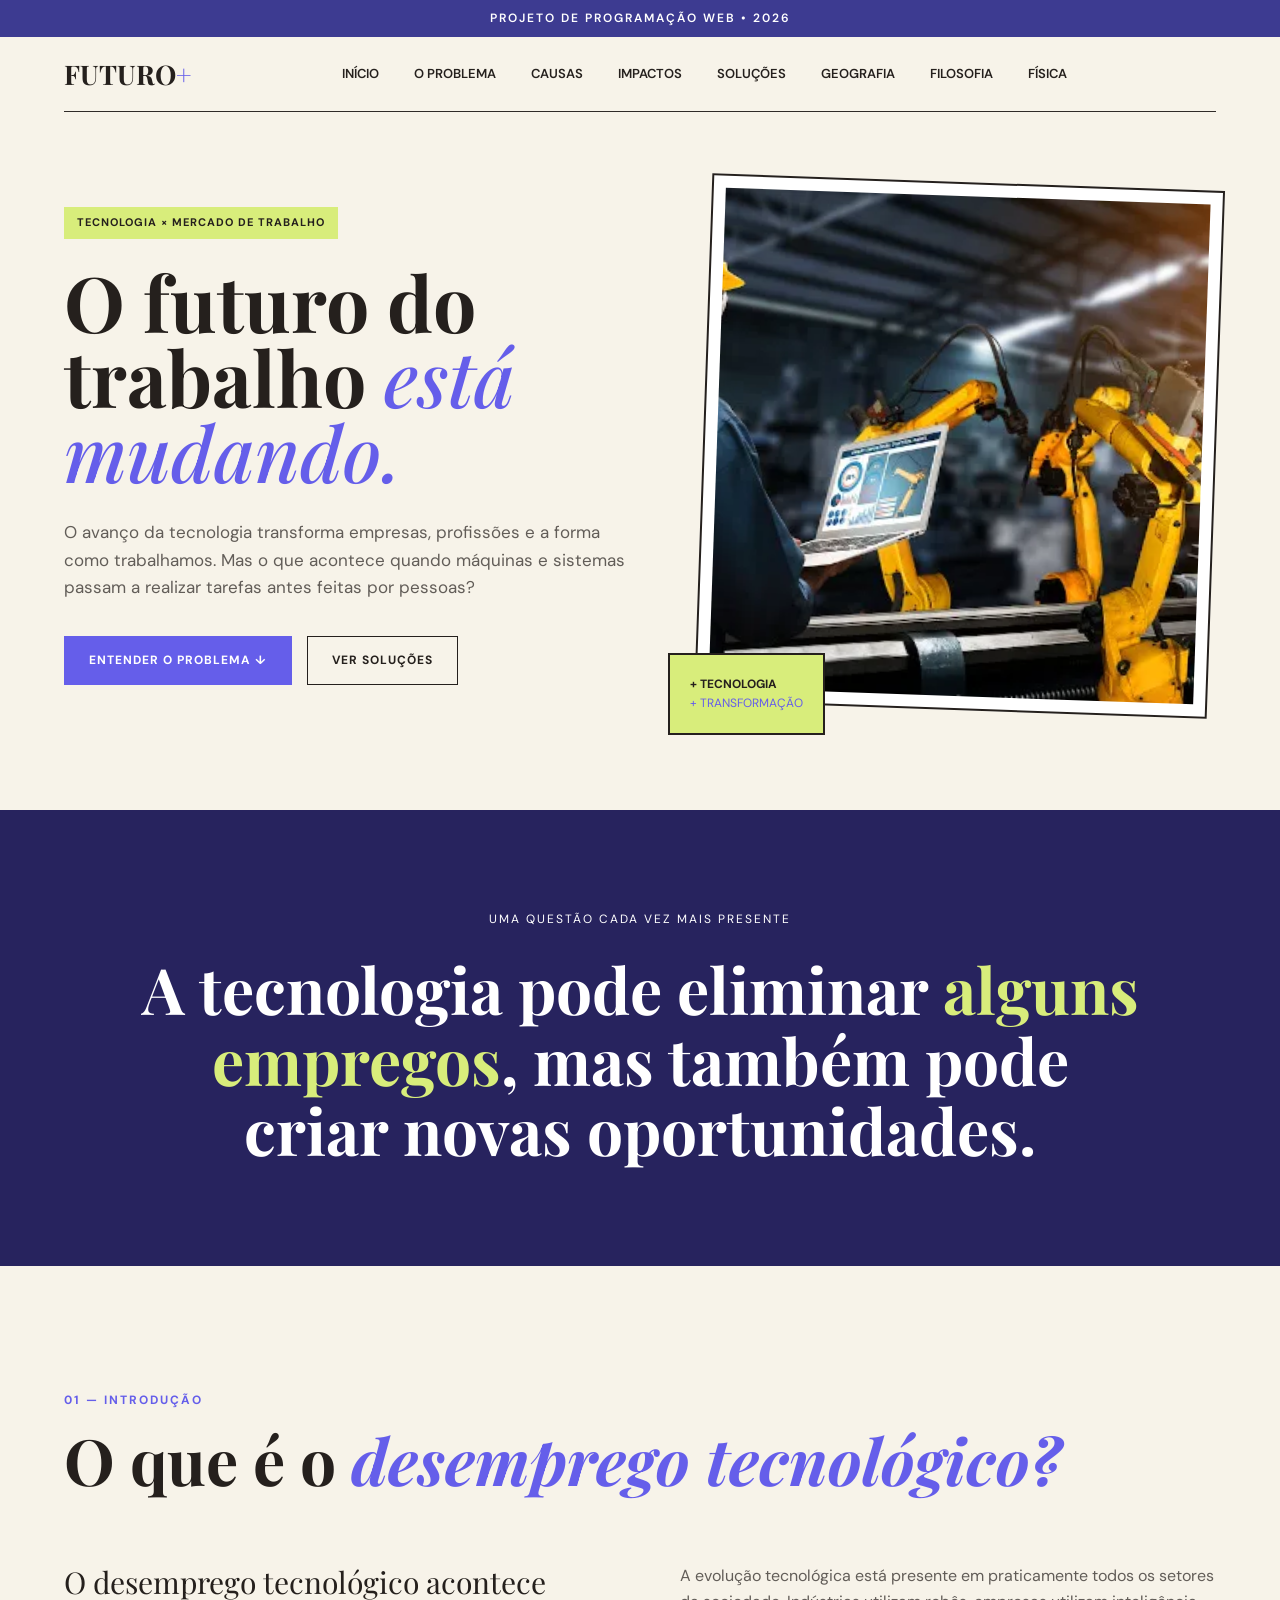
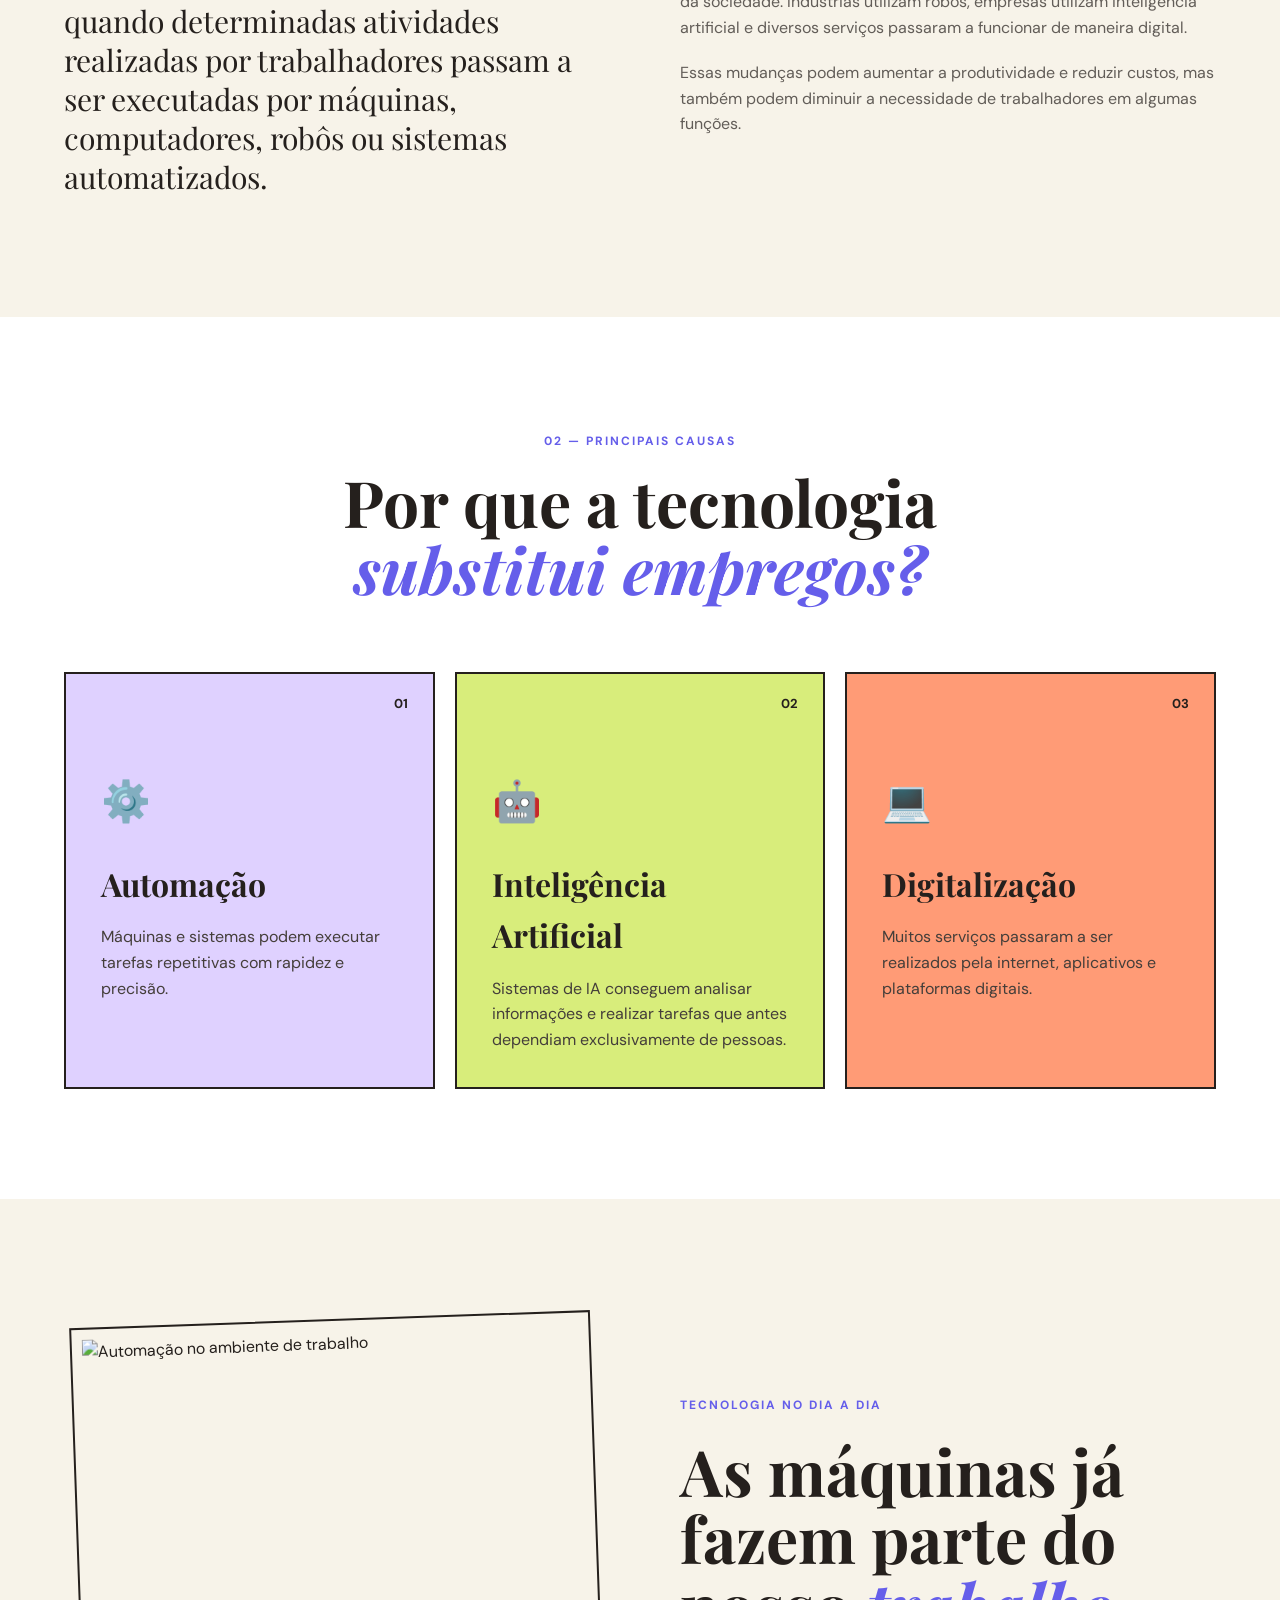
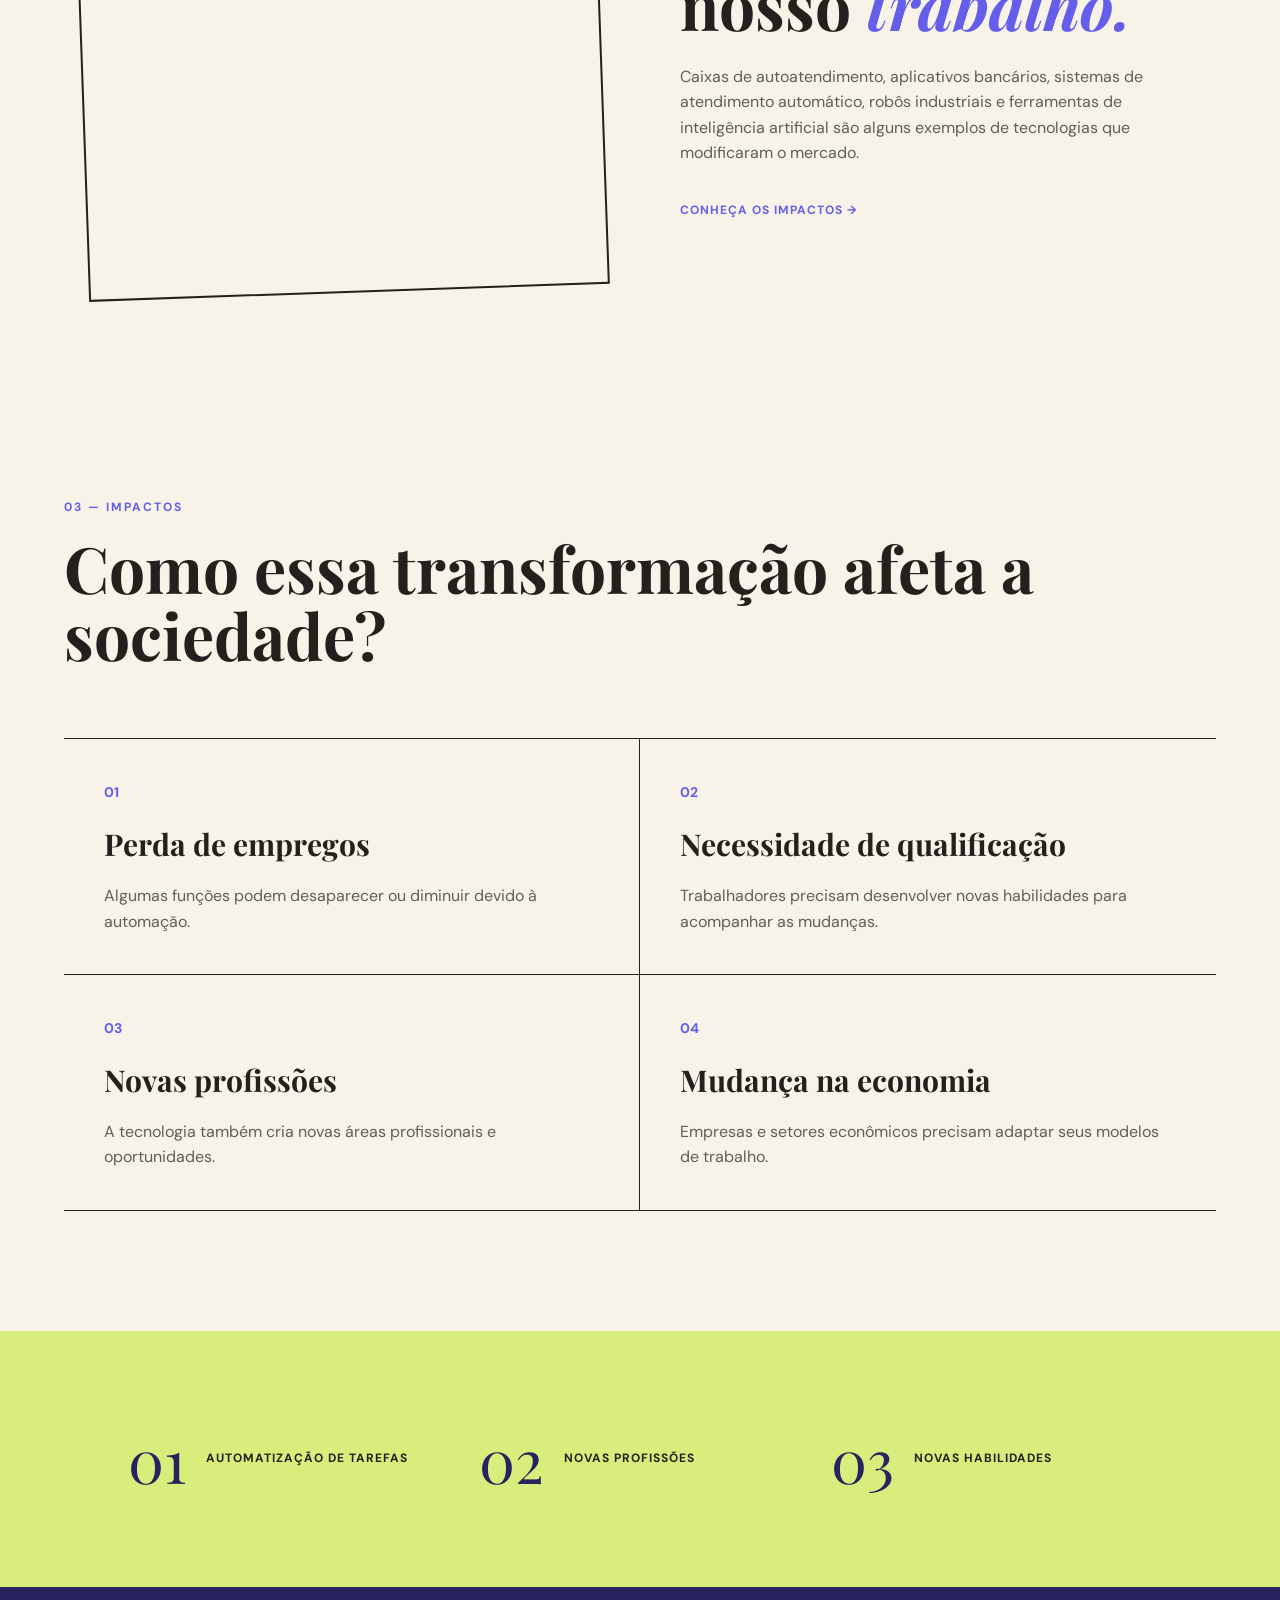
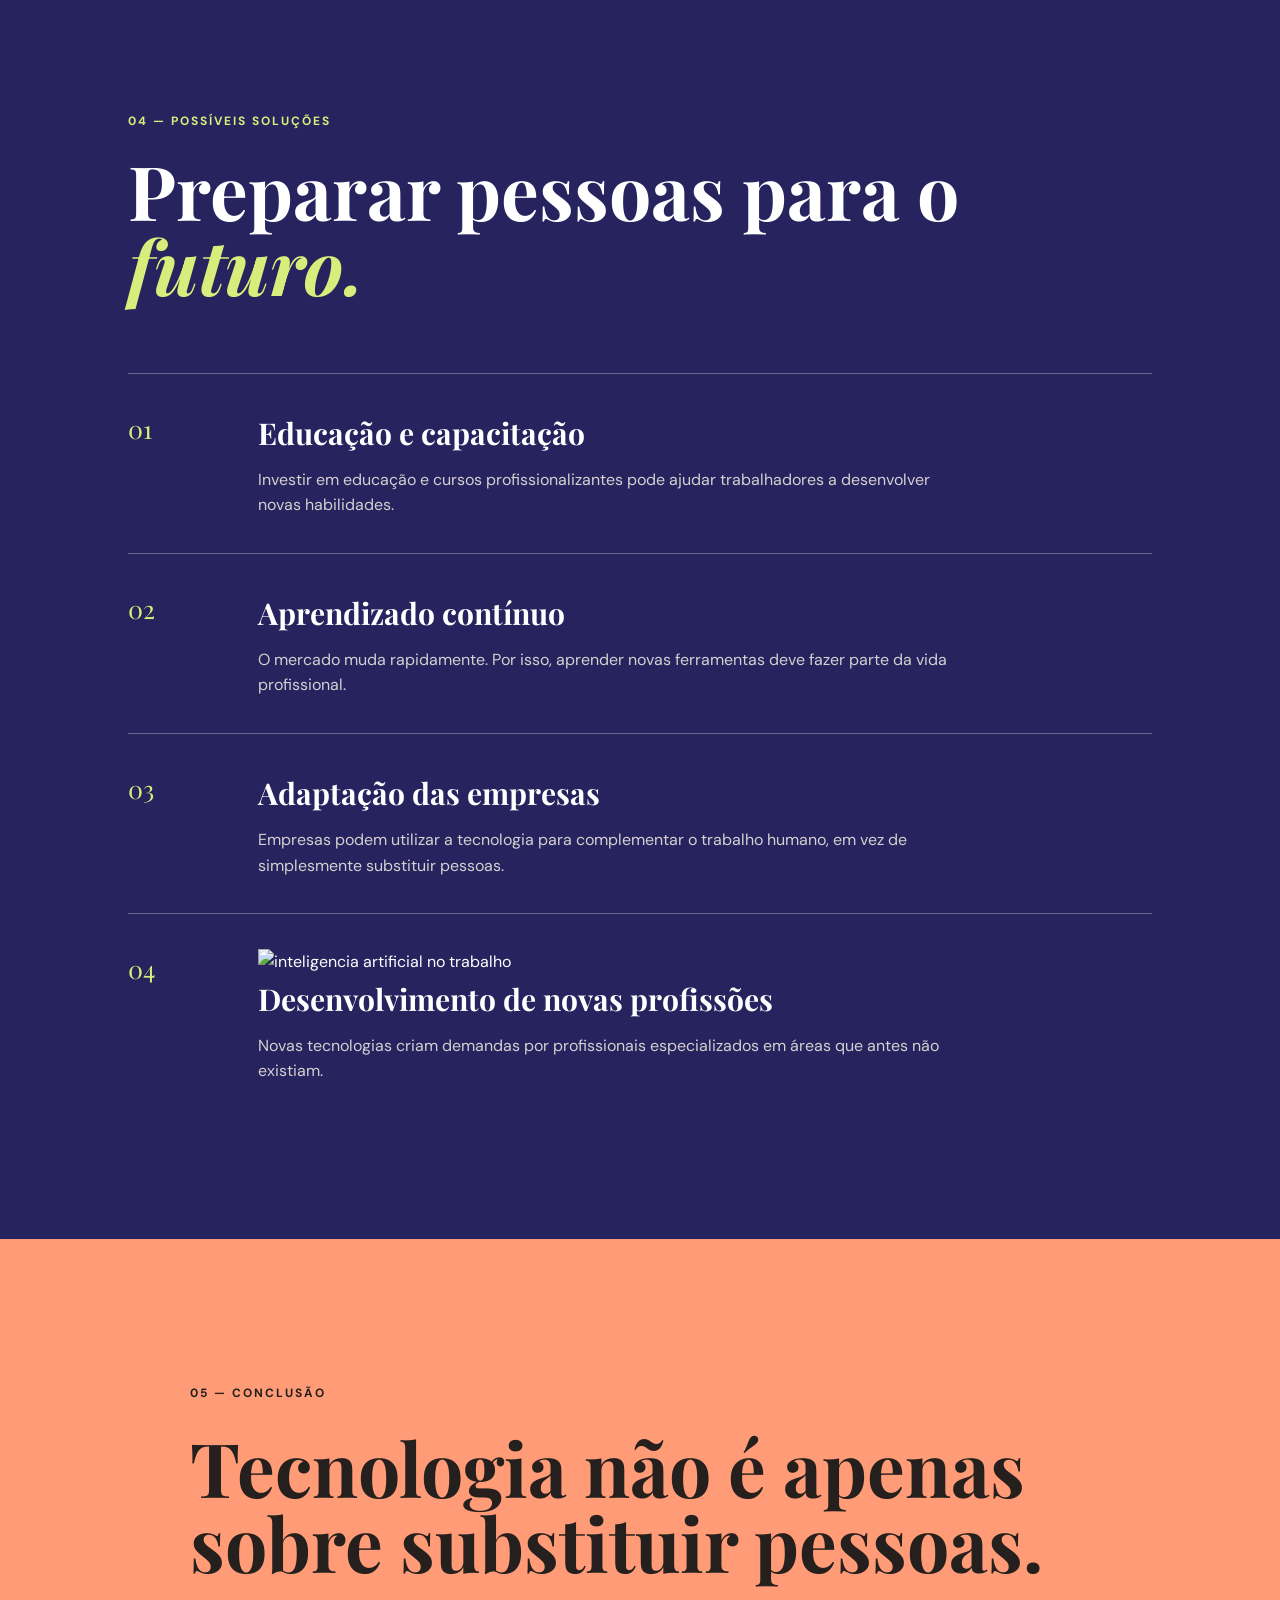
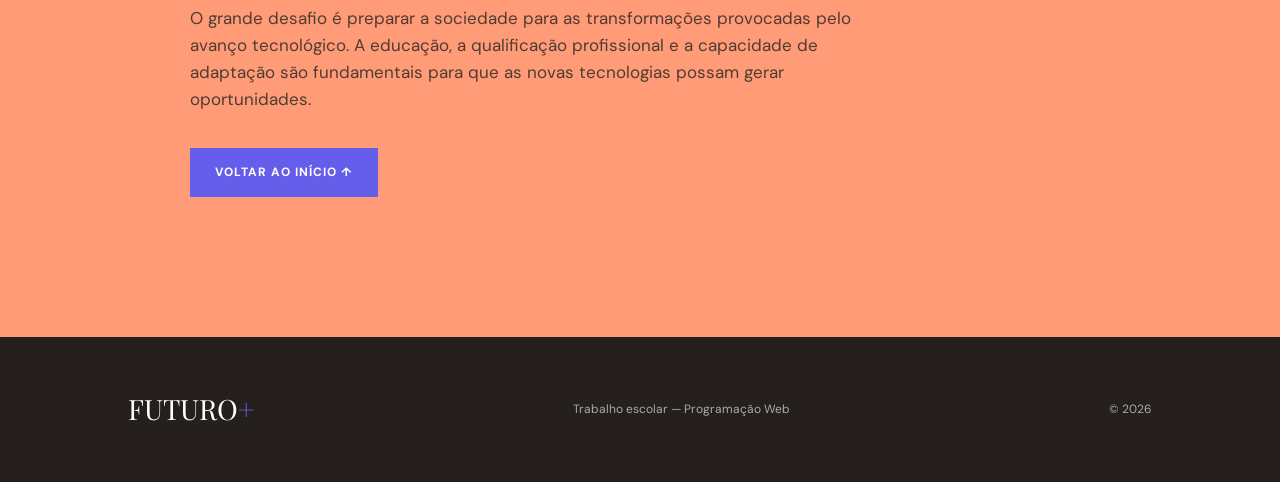
==== desemprego/index.html @ f4e1fea0 "bbbbbbbbbbbbbbbbbb" ====
<!DOCTYPE html>
<html lang="pt-BR">

<head>
    <meta charset="UTF-8">
    <meta name="viewport" content="width=device-width, initial-scale=1.0">

    <title>O Futuro do Trabalho</title>

    <link rel="stylesheet" href="style.css">


    <link rel="preconnect" href="https://fonts.googleapis.com">
    <link rel="preconnect" href="https://fonts.gstatic.com" crossorigin>

    <link href="https://fonts.googleapis.com/css2?family=DM+Sans:wght@400;500;600;700&family=Playfair+Display:wght@500;600;700&display=swap" rel="stylesheet">
</head>

<body>



    <div class="top-bar">
        <p>PROJETO DE PROGRAMAÇÃO WEB • 2026</p>
    </div>




    <header class="header">

        <a href="#" class="logo">
            FUTURO<span>+</span>
        </a>

        <nav class="menu">

            <a href="#inicio">Início</a>
           <a href="#problema">O problema</a>
           <a href="#causas">Causas</a>
           <a href="#impactos">Impactos</a>
           <a href="#soluções">Soluções</a>
          <a href="pagina2.tsx">Geografia</a>
          <a href="pagina3.html">Filosofia</a>
          <a href="pagina4.tsx">Física</a>
</nav>

           
            <nav>


</nav>


        </nav>

        <button class="menu-mobile" id="menuMobile">
            ☰
        </button>

    </header>


    <main>


        <section class="hero" id="inicio">

            <div class="hero-text">

                <span class="tag">
                    TECNOLOGIA × MERCADO DE TRABALHO
                </span>

                <h1>
                    O futuro do trabalho
                    <em>está mudando.</em>
                </h1>

                <p>
                    O avanço da tecnologia transforma empresas,
                    profissões e a forma como trabalhamos.
                    Mas o que acontece quando máquinas e sistemas
                    passam a realizar tarefas antes feitas por pessoas?
                </p>

                <div class="hero-buttons">

                    <a href="problema.html" class="button primary">
                        ENTENDER O PROBLEMA ↓
                    </a>

                    <a href="solucoes.html" class="button secondary">
                        VER SOLUÇÕES
                    </a>

                </div>

            </div>


            <div class="hero-image">

                <div class="image-card">

                    <img src="desemprego-estrutural.jpg"
                         alt="Tecnologia e mercado de trabalho">

                </div>

                <div class="floating-card">

                    <strong>+ TECNOLOGIA</strong>
                    <span>+ TRANSFORMAÇÃO</span>

                </div>

            </div>

        </section>




        <section class="quote-section">

            <p class="small-title">
                UMA QUESTÃO CADA VEZ MAIS PRESENTE
            </p>

            <h2>
                A tecnologia pode eliminar
                <span>alguns empregos</span>,
                mas também pode criar novas oportunidades.
            </h2>

        </section>




        <section class="section introduction" id="problema">

            <div class="section-title">

                <span>01 — INTRODUÇÃO</span>

                <h2>
                    O que é o
                    <em>desemprego tecnológico?</em>
                </h2>

            </div>


            <div class="two-columns">

                <div>

                    <p class="big-text">
                        O desemprego tecnológico acontece quando
                        determinadas atividades realizadas por
                        trabalhadores passam a ser executadas
                        por máquinas, computadores, robôs ou
                        sistemas automatizados.
                    </p>

                </div>


                <div>

                    <p>
                        A evolução tecnológica está presente em
                        praticamente todos os setores da sociedade.
                        Indústrias utilizam robôs, empresas utilizam
                        inteligência artificial e diversos serviços
                        passaram a funcionar de maneira digital.
                    </p>

                    <p>
                        Essas mudanças podem aumentar a produtividade
                        e reduzir custos, mas também podem diminuir
                        a necessidade de trabalhadores em algumas
                        funções.
                    </p>

                </div>

            </div>

        </section>




        <section class="cards-section" id="causas">

            <div class="section-title center">

                <span>02 — PRINCIPAIS CAUSAS</span>

                <h2>
                    Por que a tecnologia
                    <em>substitui empregos?</em>
                </h2>

            </div>


            <div class="cards">

                

                <article class="info-card card-purple">

                    <div class="card-number">
                        01
                    </div>

                    <div class="card-icon">
                        ⚙️
                    </div>

                    <h3>
                        Automação
                    </h3>

                    <p>
                        Máquinas e sistemas podem executar
                        tarefas repetitivas com rapidez e
                        precisão.
                    </p>

                </article>


                

                <article class="info-card card-green">

                    <div class="card-number">
                        02
                    </div>

                    <div class="card-icon">
                        🤖
                    </div>

                    <h3>
                        Inteligência Artificial
                    </h3>

                    <p>
                        Sistemas de IA conseguem analisar
                        informações e realizar tarefas que
                        antes dependiam exclusivamente de pessoas.
                    </p>

                </article>


                

                <article class="info-card card-orange">

                    <div class="card-number">
                        03
                    </div>

                    <div class="card-icon">
                        💻
                    </div>

                    <h3>
                        Digitalização
                    </h3>

                    <p>
                        Muitos serviços passaram a ser realizados
                        pela internet, aplicativos e plataformas
                        digitais.
                    </p>

                </article>

            </div>

        </section>




        <section class="visual-section">

            <div class="visual-image">

                <img src="automacao.jpg"
                     alt="Automação no ambiente de trabalho">

            </div>


            <div class="visual-text">

                <span>TECNOLOGIA NO DIA A DIA</span>

                <h2>
                    As máquinas já fazem
                    parte do nosso
                    <em>trabalho.</em>
                </h2>

                <p>
                    Caixas de autoatendimento, aplicativos bancários,
                    sistemas de atendimento automático, robôs industriais
                    e ferramentas de inteligência artificial são alguns
                    exemplos de tecnologias que modificaram o mercado.
                </p>

                <a href="#impactos" class="text-link">
                    CONHEÇA OS IMPACTOS →
                </a>

            </div>

        </section>




        <section class="section impacts" id="impactos">

            <div class="section-title">

                <span>03 — IMPACTOS</span>

                <h2>
                    Como essa transformação
                    afeta a sociedade?
                </h2>

            </div>


            <div class="impact-grid">

                <div class="impact-item">

                    <strong>01</strong>

                    <h3>
                        Perda de empregos
                    </h3>

                    <p>
                        Algumas funções podem desaparecer ou
                        diminuir devido à automação.
                    </p>

                </div>


                <div class="impact-item">

                    <strong>02</strong>

                    <h3>
                        Necessidade de qualificação
                    </h3>

                    <p>
                        Trabalhadores precisam desenvolver novas
                        habilidades para acompanhar as mudanças.
                    </p>

                </div>


                <div class="impact-item">

                    <strong>03</strong>

                    <h3>
                        Novas profissões
                    </h3>

                    <p>
                        A tecnologia também cria novas áreas
                        profissionais e oportunidades.
                    </p>

                </div>


                <div class="impact-item">

                    <strong>04</strong>

                    <h3>
                        Mudança na economia
                    </h3>

                    <p>
                        Empresas e setores econômicos precisam
                        adaptar seus modelos de trabalho.
                    </p>

                </div>

            </div>

        </section>




        <section class="numbers">

            <div class="number-item">

                <span class="number">
                    01
                </span>

                <p>
                    AUTOMATIZAÇÃO
                    DE TAREFAS
                </p>

            </div>


            <div class="number-item">

                <span class="number">
                    02
                </span>

                <p>
                    NOVAS
                    PROFISSÕES
                </p>

            </div>


            <div class="number-item">

                <span class="number">
                    03
                </span>

                <p>
                    NOVAS
                    HABILIDADES
                </p>

            </div>

        </section>




        <section class="solutions" id="solucoes">

            <div class="solutions-header">

                <span>04 — POSSÍVEIS SOLUÇÕES</span>

                <h2>
                    Preparar pessoas
                    para o <em>futuro.</em>
                </h2>

            </div>


            <div class="solution-list">

                <div class="solution">

                    <div class="solution-number">
                        01
                    </div>

                    <div>

                        <h3>
                            Educação e capacitação
                        </h3>

                        <p>
                            Investir em educação e cursos
                            profissionalizantes pode ajudar
                            trabalhadores a desenvolver novas
                            habilidades.
                        </p>

                    </div>

                </div>


                <div class="solution">

                    <div class="solution-number">
                        02
                    </div>

                    <div>

                        <h3>
                            Aprendizado contínuo
                        </h3>

                        <p>
                            O mercado muda rapidamente.
                            Por isso, aprender novas ferramentas
                            deve fazer parte da vida profissional.
                        </p>

                    </div>

                </div>


                <div class="solution">

                    <div class="solution-number">
                        03
                    </div>

                    <div>

                        <h3>
                            Adaptação das empresas
                        </h3>

                        <p>
                            Empresas podem utilizar a tecnologia
                            para complementar o trabalho humano,
                            em vez de simplesmente substituir pessoas.
                        </p>

                    </div>

                </div>


                <div class="solution">

                    <div class="solution-number">
                        04
                    </div>

                    <div>

                        <img src="ia.jpg" alt="inteligencia artificial no trabalho">

                        <h3>
                            Desenvolvimento de novas profissões
                        </h3>

                        <p>
                            Novas tecnologias criam demandas por
                            profissionais especializados em áreas
                            que antes não existiam.
                        </p>

                    </div>

                </div>

            </div>

        </section>




        <section class="conclusion">

            <div class="conclusion-content">

                <span>
                    05 — CONCLUSÃO
                </span>

                <h2>
                    Tecnologia não é apenas
                    sobre substituir pessoas.
                </h2>

                <p>
                    O grande desafio é preparar a sociedade para
                    as transformações provocadas pelo avanço
                    tecnológico. A educação, a qualificação
                    profissional e a capacidade de adaptação são
                    fundamentais para que as novas tecnologias
                    possam gerar oportunidades.
                </p>

                <a href="#inicio" class="button primary">
                    VOLTAR AO INÍCIO ↑
                </a>

            </div>

        </section>

    </main>


    <!-- =========================
         RODAPÉ
    ========================== -->

    <footer class="footer">

        <div class="footer-logo">
            FUTURO<span>+</span>
        </div>

        <p>
            Trabalho escolar — Programação Web
        </p>

        <p>
            © 2026
        </p>

    </footer>


    <script src="script.js"></script>

</body>

</html>
---- desemprego/style.css ----
/* =================================
   CONFIGURAÇÕES GERAIS
================================= */

* {
    margin: 0;
    padding: 0;
    box-sizing: border-box;
}

html {
    scroll-behavior: smooth;
}

body {
    font-family: "DM Sans", sans-serif;
    background: #f7f3e9;
    color: #25201d;
    line-height: 1.6;
}

img {
    width: 100%;
    display: block;
}

a {
    text-decoration: none;
    color: inherit;
}


/* =================================
   BARRA SUPERIOR
================================= */

.top-bar {
    background: #3d3b91;
    color: white;
    text-align: center;
    padding: 9px;
    font-size: 12px;
    font-weight: 600;
    letter-spacing: 2px;
}


/* =================================
   HEADER
================================= */

.header {
    width: 90%;
    max-width: 1250px;
    margin: auto;

    min-height: 75px;

    display: flex;
    align-items: center;
    justify-content: space-between;

    border-bottom: 1px solid #302b28;
}

.logo {
    font-family: "Playfair Display", serif;
    font-size: 27px;
    font-weight: 700;
}

.logo span,
.footer-logo span {
    color: #655eea;
}

.menu {
    display: flex;
    gap: 35px;
}

.menu a {
    font-size: 13px;
    font-weight: 600;
    text-transform: uppercase;
    transition: 0.3s;
}

.menu a:hover {
    color: #655eea;
}

.menu-mobile {
    display: none;
    border: none;
    background: transparent;
    font-size: 25px;
}


/* =================================
   HERO
================================= */

.hero {
    width: 90%;
    max-width: 1250px;

    margin: 70px auto 100px;

    display: grid;
    grid-template-columns: 1fr 0.9fr;
    gap: 70px;

    align-items: center;
}

.hero-text {
    max-width: 650px;
}

.tag {
    display: inline-block;

    background: #d8ed7b;

    padding: 7px 13px;

    font-size: 11px;
    font-weight: 700;

    letter-spacing: 1px;

    margin-bottom: 25px;
}

.hero h1 {
    font-family: "Playfair Display", serif;

    font-size: clamp(50px, 6vw, 82px);

    line-height: 0.98;

    margin-bottom: 30px;
}

.hero h1 em {
    color: #655eea;
    font-weight: 500;
}

.hero p {
    max-width: 570px;
    font-size: 17px;
    color: #625d58;
    margin-bottom: 35px;
}

.hero-buttons {
    display: flex;
    gap: 15px;
    flex-wrap: wrap;
}

.button {
    display: inline-block;

    padding: 14px 24px;

    font-size: 12px;
    font-weight: 700;

    letter-spacing: 1px;

    border: 1px solid #25201d;

    transition: 0.3s;
}

.primary {
    background: #655eea;
    color: white;
    border-color: #655eea;
}

.primary:hover {
    transform: translateY(-3px);
}

.secondary:hover {
    background: #25201d;
    color: white;
}


/* =================================
   HERO IMAGE
================================= */

.hero-image {
    position: relative;
}

.image-card {
    border: 2px solid #25201d;
    padding: 12px;

    transform: rotate(2deg);

    background: white;
}

.image-card img {
    height: 500px;
    object-fit: cover;
}

.floating-card {
    position: absolute;

    bottom: -25px;
    left: -35px;

    background: #d8ed7b;

    padding: 20px;

    border: 2px solid #25201d;

    display: flex;
    flex-direction: column;

    font-size: 12px;
}

.floating-card span {
    color: #655eea;
}


/* =================================
   FRASE
================================= */

.quote-section {
    background: #27235e;
    color: white;

    padding: 100px 10%;

    text-align: center;
}

.small-title {
    font-size: 12px;
    letter-spacing: 2px;
    margin-bottom: 25px;
}

.quote-section h2 {
    font-family: "Playfair Display", serif;

    font-size: clamp(35px, 5vw, 65px);

    line-height: 1.1;

    max-width: 1000px;

    margin: auto;
}

.quote-section h2 span {
    color: #d8ed7b;
}


/* =================================
   SEÇÕES
================================= */

.section {
    width: 90%;
    max-width: 1200px;

    margin: auto;

    padding: 120px 0;
}

.section-title span {
    font-size: 12px;
    font-weight: 700;

    letter-spacing: 2px;

    color: #655eea;
}

.section-title h2 {
    font-family: "Playfair Display", serif;

    font-size: clamp(40px, 5vw, 65px);

    line-height: 1.05;

    margin-top: 15px;
}

.section-title h2 em {
    color: #655eea;
}


/* =================================
   DUAS COLUNAS
================================= */

.two-columns {
    display: grid;

    grid-template-columns: 1fr 1fr;

    gap: 80px;

    margin-top: 70px;
}

.big-text {
    font-family: "Playfair Display", serif;

    font-size: 30px;

    line-height: 1.3;
}

.two-columns p:not(.big-text) {
    margin-bottom: 20px;

    color: #625d58;
}


/* =================================
   CARDS
================================= */

.cards-section {
    background: white;

    padding: 110px 5%;
}

.center {
    text-align: center;
    max-width: 800px;
    margin: auto;
}

.cards {
    max-width: 1200px;

    margin: 70px auto 0;

    display: grid;

    grid-template-columns: repeat(3, 1fr);

    gap: 20px;
}

.info-card {
    min-height: 380px;

    padding: 35px;

    border: 2px solid #25201d;

    position: relative;

    transition: 0.3s;
}

.info-card:hover {
    transform: translateY(-10px);
}

.card-purple {
    background: #dfd1ff;
}

.card-green {
    background: #d8ed7b;
}

.card-orange {
    background: #ff9b76;
}

.card-number {
    position: absolute;

    top: 20px;
    right: 25px;

    font-size: 13px;
    font-weight: 700;
}

.card-icon {
    font-size: 40px;
    margin-top: 60px;
    margin-bottom: 25px;
}

.info-card h3 {
    font-family: "Playfair Display", serif;

    font-size: 32px;

    margin-bottom: 15px;
}

.info-card p {
    color: #443e3a;
}


/* =================================
   SEÇÃO VISUAL
================================= */

.visual-section {
    max-width: 1250px;

    margin: 120px auto;

    padding: 0 5%;

    display: grid;

    grid-template-columns: 1fr 1fr;

    gap: 80px;

    align-items: center;
}

.visual-image {
    border: 2px solid #25201d;

    padding: 10px;

    transform: rotate(-2deg);
}

.visual-image img {
    height: 550px;
    object-fit: cover;
}

.visual-text span {
    color: #655eea;

    font-size: 12px;
    font-weight: 700;

    letter-spacing: 2px;
}

.visual-text h2 {
    font-family: "Playfair Display", serif;

    font-size: clamp(40px, 5vw, 65px);

    line-height: 1.05;

    margin: 20px 0 25px;
}

.visual-text h2 em {
    color: #655eea;
}

.visual-text p {
    color: #625d58;

    max-width: 500px;

    margin-bottom: 30px;
}

.text-link {
    font-size: 12px;
    font-weight: 700;

    letter-spacing: 1px;

    color: #655eea;
}


/* =================================
   IMPACTOS
================================= */

.impacts {
    padding-top: 80px;
}

.impact-grid {
    margin-top: 70px;

    display: grid;

    grid-template-columns: 1fr 1fr;

    border-top: 1px solid #25201d;
}

.impact-item {
    padding: 40px;

    border-bottom: 1px solid #25201d;
}

.impact-item:nth-child(odd) {
    border-right: 1px solid #25201d;
}

.impact-item strong {
    color: #655eea;

    font-size: 14px;
}

.impact-item h3 {
    font-family: "Playfair Display", serif;

    font-size: 30px;

    margin: 15px 0;
}

.impact-item p {
    color: #625d58;
}


/* =================================
   NÚMEROS
================================= */

.numbers {
    background: #d8ed7b;

    padding: 80px 10%;

    display: grid;

    grid-template-columns: repeat(3, 1fr);

    gap: 30px;
}

.number-item {
    display: flex;

    align-items: center;

    gap: 20px;
}

.number {
    font-family: "Playfair Display", serif;

    font-size: 60px;

    color: #27235e;
}

.number-item p {
    font-size: 12px;

    font-weight: 700;

    letter-spacing: 1px;
}


/* =================================
   SOLUÇÕES
================================= */

.solutions {
    background: #27235e;

    color: white;

    padding: 120px 10%;
}

.solutions-header {
    max-width: 900px;

    margin-bottom: 70px;
}

.solutions-header span {
    color: #d8ed7b;

    font-size: 12px;

    letter-spacing: 2px;

    font-weight: 700;
}

.solutions-header h2 {
    font-family: "Playfair Display", serif;

    font-size: clamp(45px, 6vw, 75px);

    line-height: 1;

    margin-top: 20px;
}

.solutions-header em {
    color: #d8ed7b;
}

.solution-list {
    max-width: 1100px;
}

.solution {
    display: grid;

    grid-template-columns: 100px 1fr;

    gap: 30px;

    padding: 35px 0;

    border-top: 1px solid rgba(255,255,255,0.3);
}

.solution-number {
    color: #d8ed7b;

    font-family: "Playfair Display", serif;

    font-size: 25px;
}

.solution h3 {
    font-family: "Playfair Display", serif;

    font-size: 30px;

    margin-bottom: 10px;
}

.solution p {
    color: #d4d0d0;

    max-width: 700px;
}


/* =================================
   CONCLUSÃO
================================= */

.conclusion {
    padding: 140px 10%;

    background: #ff9b76;
}

.conclusion-content {
    max-width: 900px;
    margin: auto;
}

.conclusion-content span {
    font-size: 12px;

    letter-spacing: 2px;

    font-weight: 700;
}

.conclusion h2 {
    font-family: "Playfair Display", serif;

    font-size: clamp(45px, 6vw, 75px);

    line-height: 1;

    margin: 25px 0;
}

.conclusion p {
    max-width: 700px;

    font-size: 17px;

    color: #4f3c35;

    margin-bottom: 35px;
}


/* =================================
   FOOTER
================================= */

.footer {
    background: #25201d;

    color: white;

    padding: 50px 10%;

    display: flex;

    justify-content: space-between;

    align-items: center;

    gap: 20px;

    flex-wrap: wrap;
}

.footer-logo {
    font-family: "Playfair Display", serif;

    font-size: 28px;
}

.footer p {
    font-size: 12px;

    color: #aaa;
}


/* =================================
   RESPONSIVIDADE
================================= */

@media (max-width: 900px) {

    .menu {
        display: none;
    }

    .menu-mobile {
        display: block;
    }

    .hero {
        grid-template-columns: 1fr;

        margin-top: 50px;
    }

    .hero-image {
        max-width: 600px;
    }

    .two-columns {
        grid-template-columns: 1fr;

        gap: 30px;
    }

    .cards {
        grid-template-columns: 1fr;
    }

    .visual-section {
        grid-template-columns: 1fr;

        gap: 50px;
    }

    .impact-grid {
        grid-template-columns: 1fr;
    }

    .impact-item:nth-child(odd) {
        border-right: none;
    }

    .numbers {
        grid-template-columns: 1fr;
    }

}


@media (max-width: 600px) {

    .hero h1 {
        font-size: 50px;
    }

    .hero {
        width: 88%;
    }

    .image-card img {
        height: 380px;
    }

    .floating-card {
        left: -10px;
    }

    .section {
        padding: 80px 0;
    }

    .cards-section {
        padding: 80px 6%;
    }

    .visual-image img {
        height: 400px;
    }

    .solution {
        grid-template-columns: 50px 1fr;

        gap: 15px;
    }

    .solution h3 {
        font-size: 24px;
    }

    .footer {
        flex-direction: column;

        align-items: flex-start;
    }

}
/* =================================
   ANIMAÇÃO
================================= */

.info-card,
.impact-item,
.solution,
.visual-section {
    opacity: 0;
    transform: translateY(30px);

    transition:
        opacity 0.7s ease,
        transform 0.7s ease;
}

.info-card.show,
.impact-item.show,
.solution.show,
.visual-section.show {
    opacity: 1;

    transform: translateY(0);
}
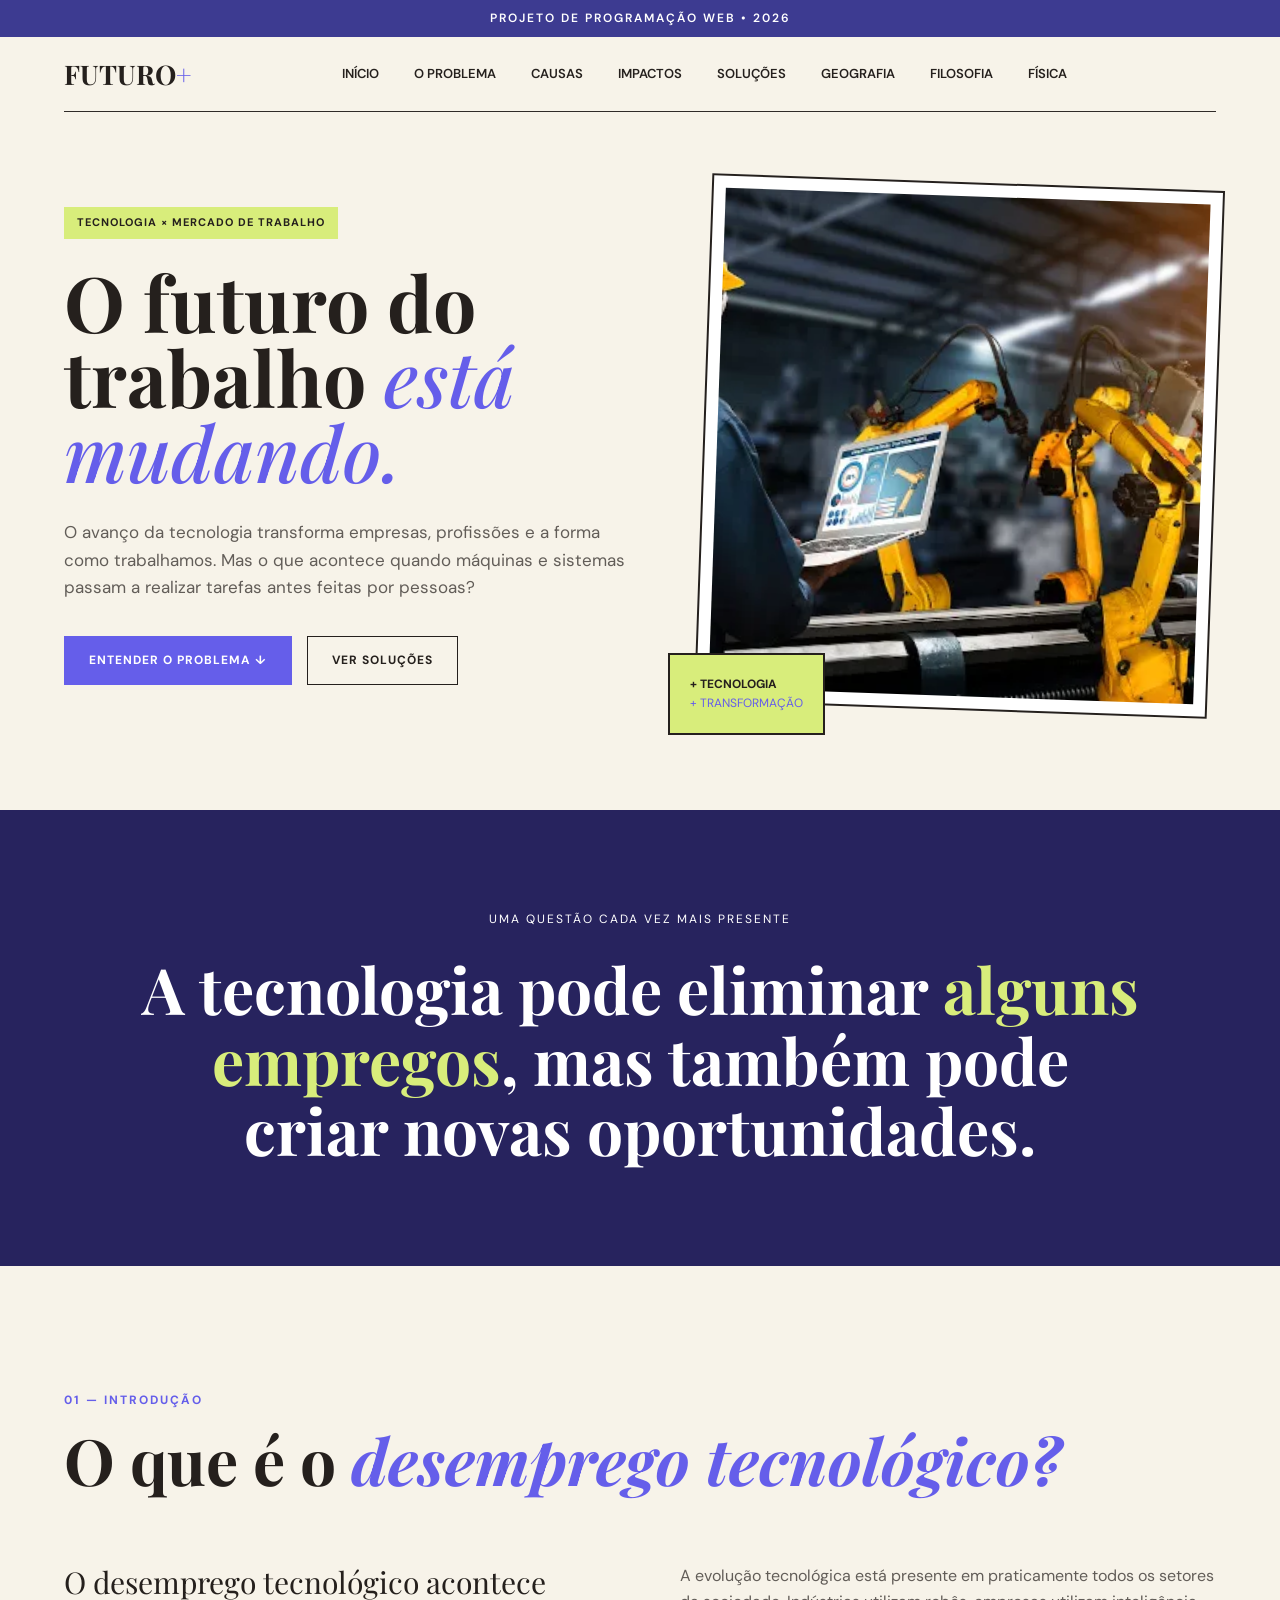
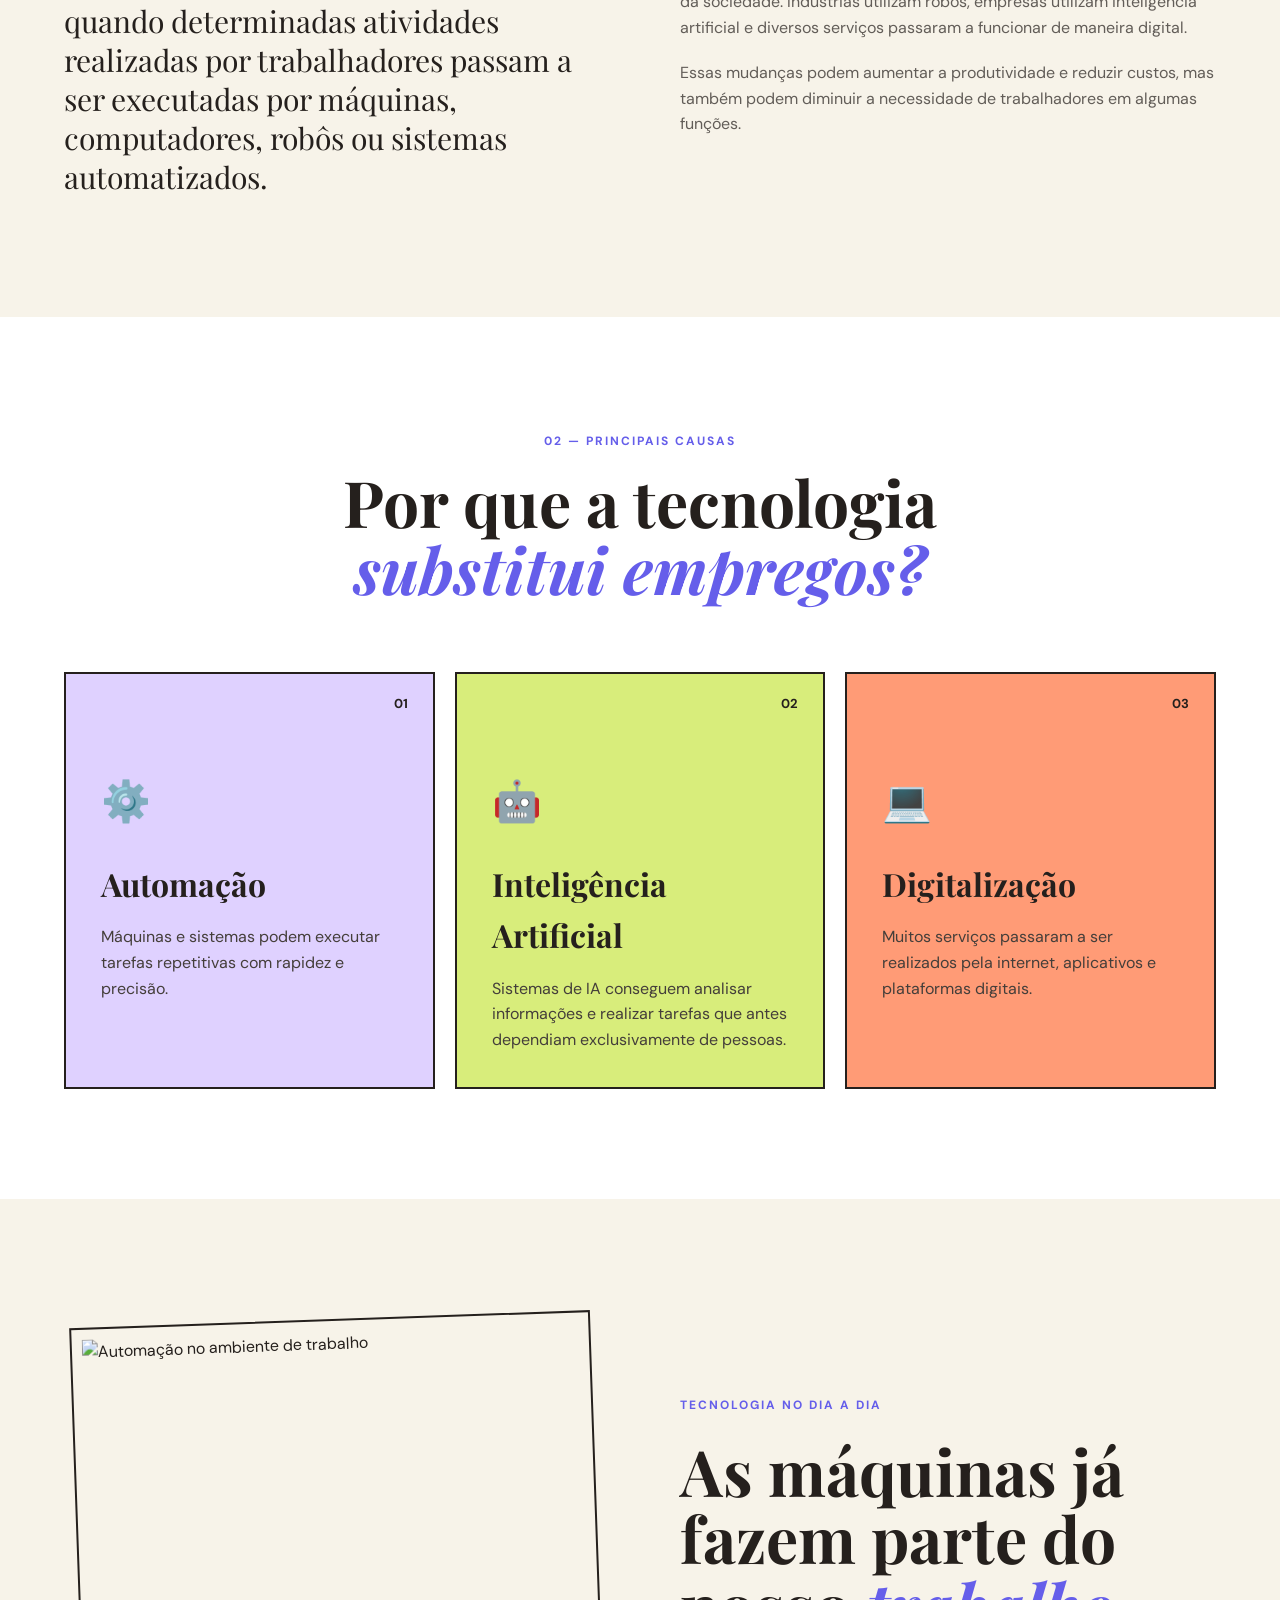
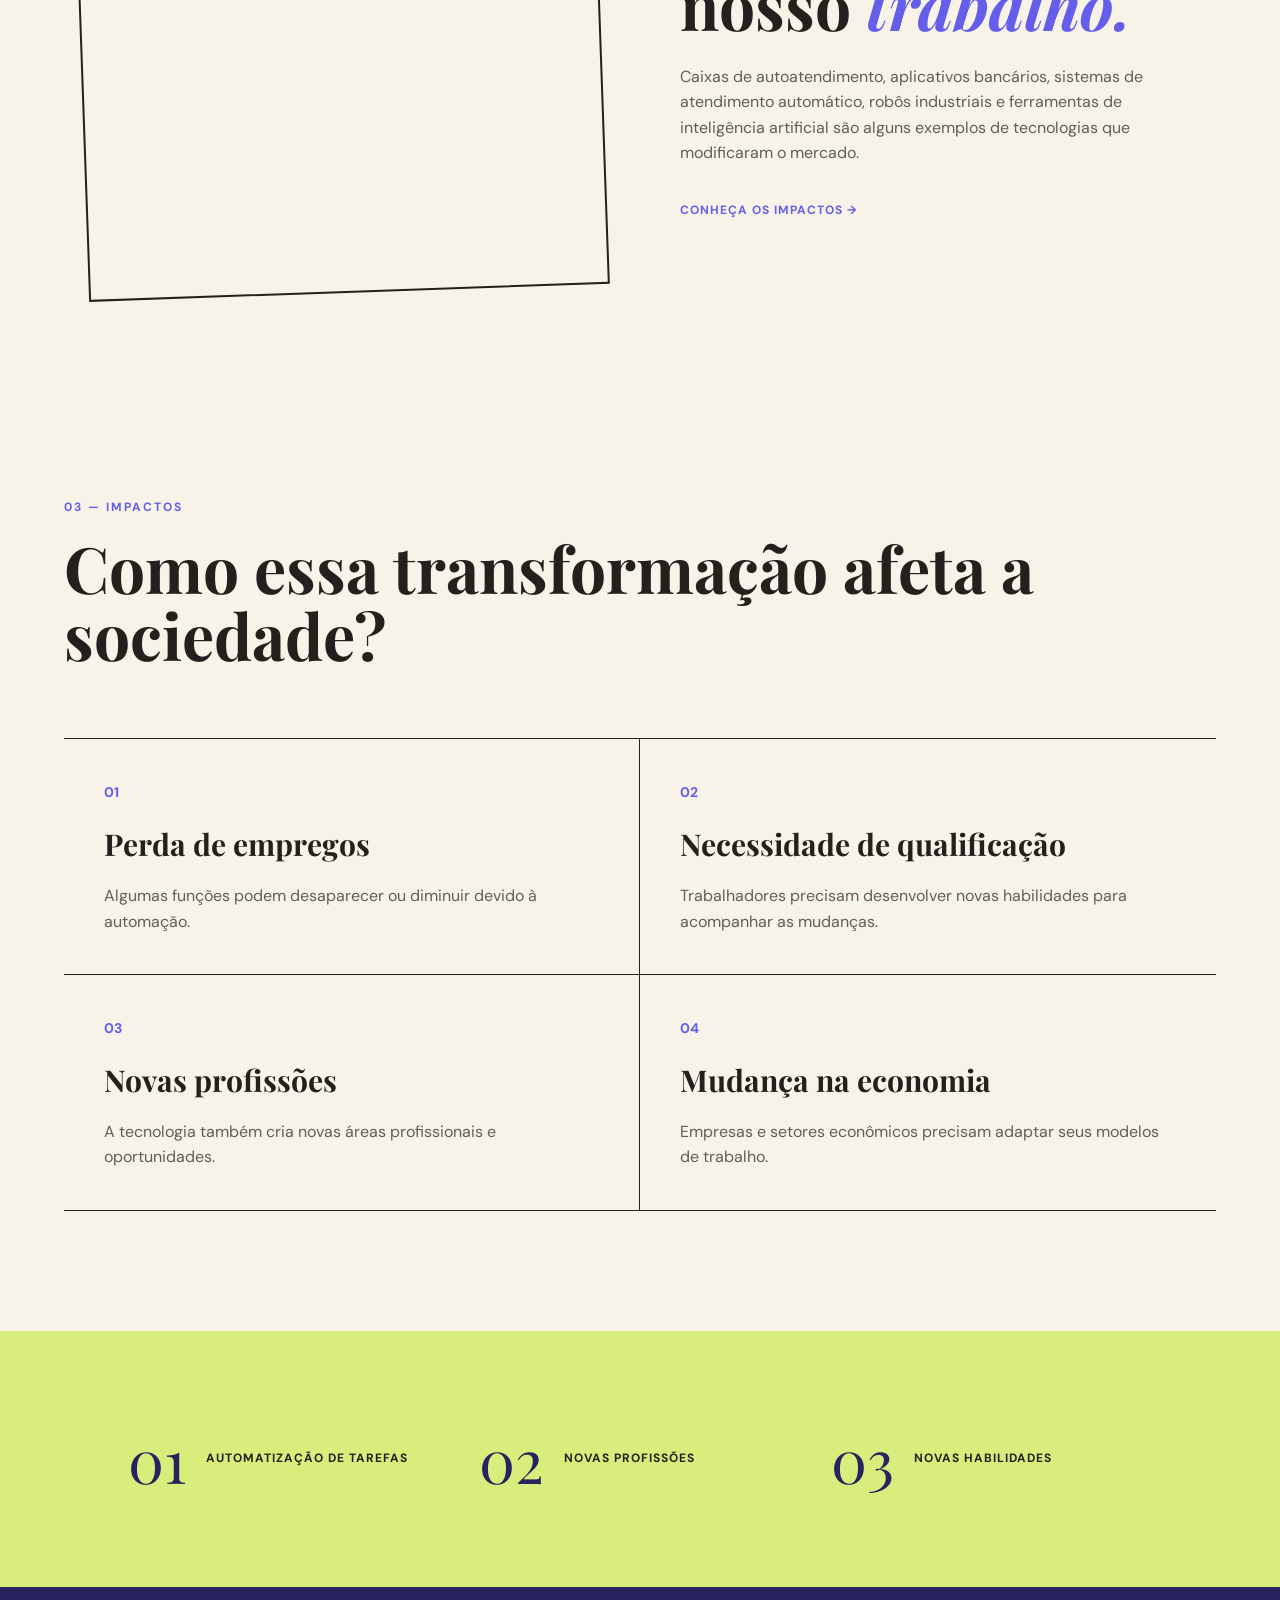
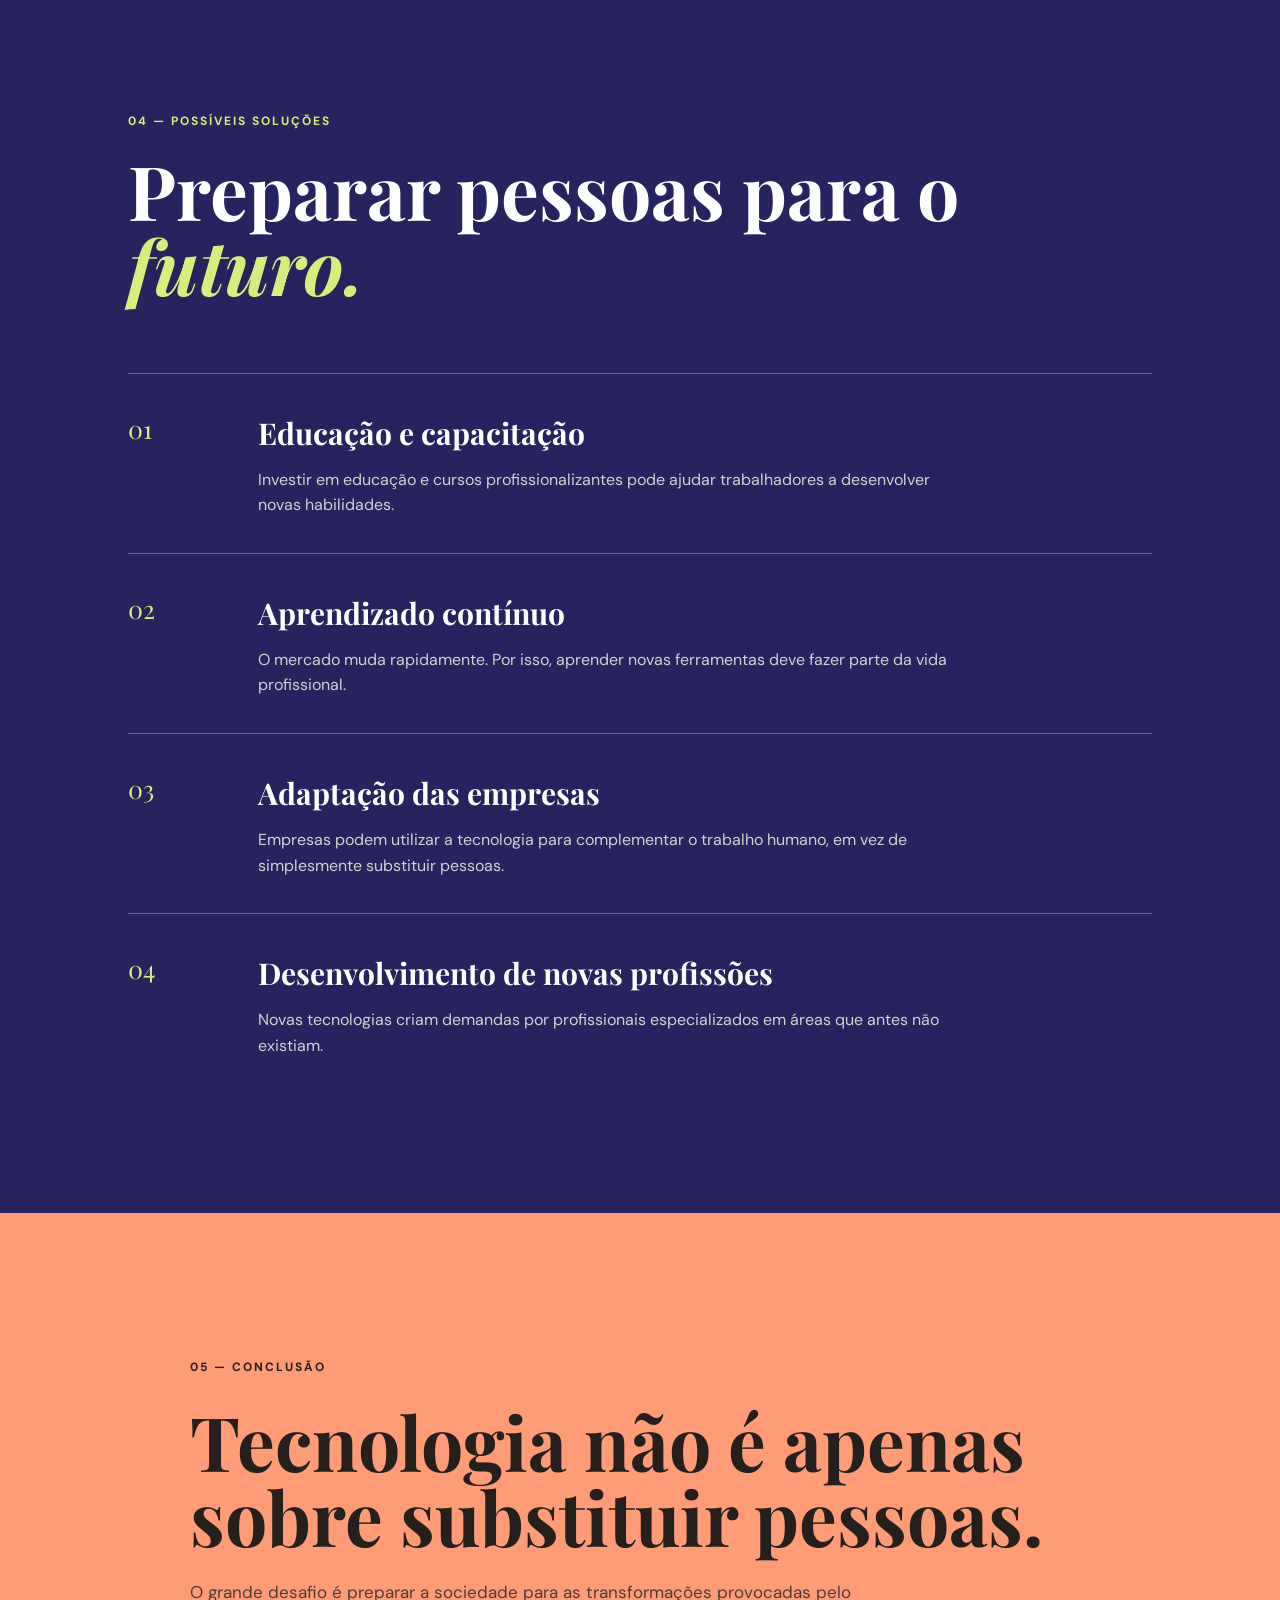
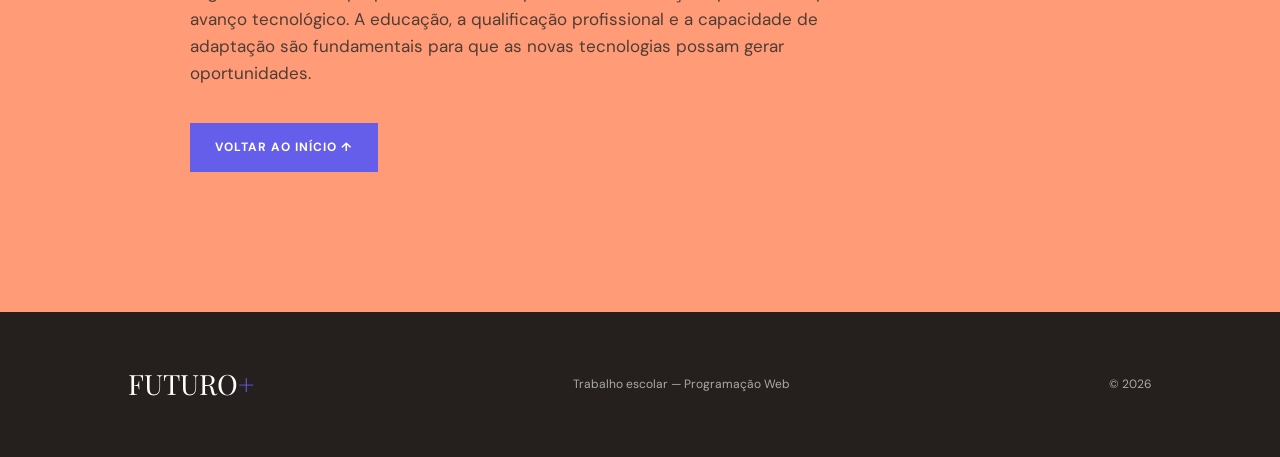
==== commit 0197bca9: "nnnnnnnnnnnnnnnn" ====
--- a/desemprego/index.html
+++ b/desemprego/index.html
@@ -40,9 +40,9 @@
            <a href="#causas">Causas</a>
            <a href="#impactos">Impactos</a>
            <a href="#soluções">Soluções</a>
-          <a href="pagina2.tsx">Geografia</a>
+          <a href="pagina2.html">Geografia</a>
           <a href="pagina3.html">Filosofia</a>
-          <a href="pagina4.tsx">Física</a>
+          <a href="pagina4.html">Física</a>
 </nav>
 
            
@@ -557,7 +557,6 @@
 
                     <div>
 
-                        <img src="ia.jpg" alt="inteligencia artificial no trabalho">
 
                         <h3>
                             Desenvolvimento de novas profissões
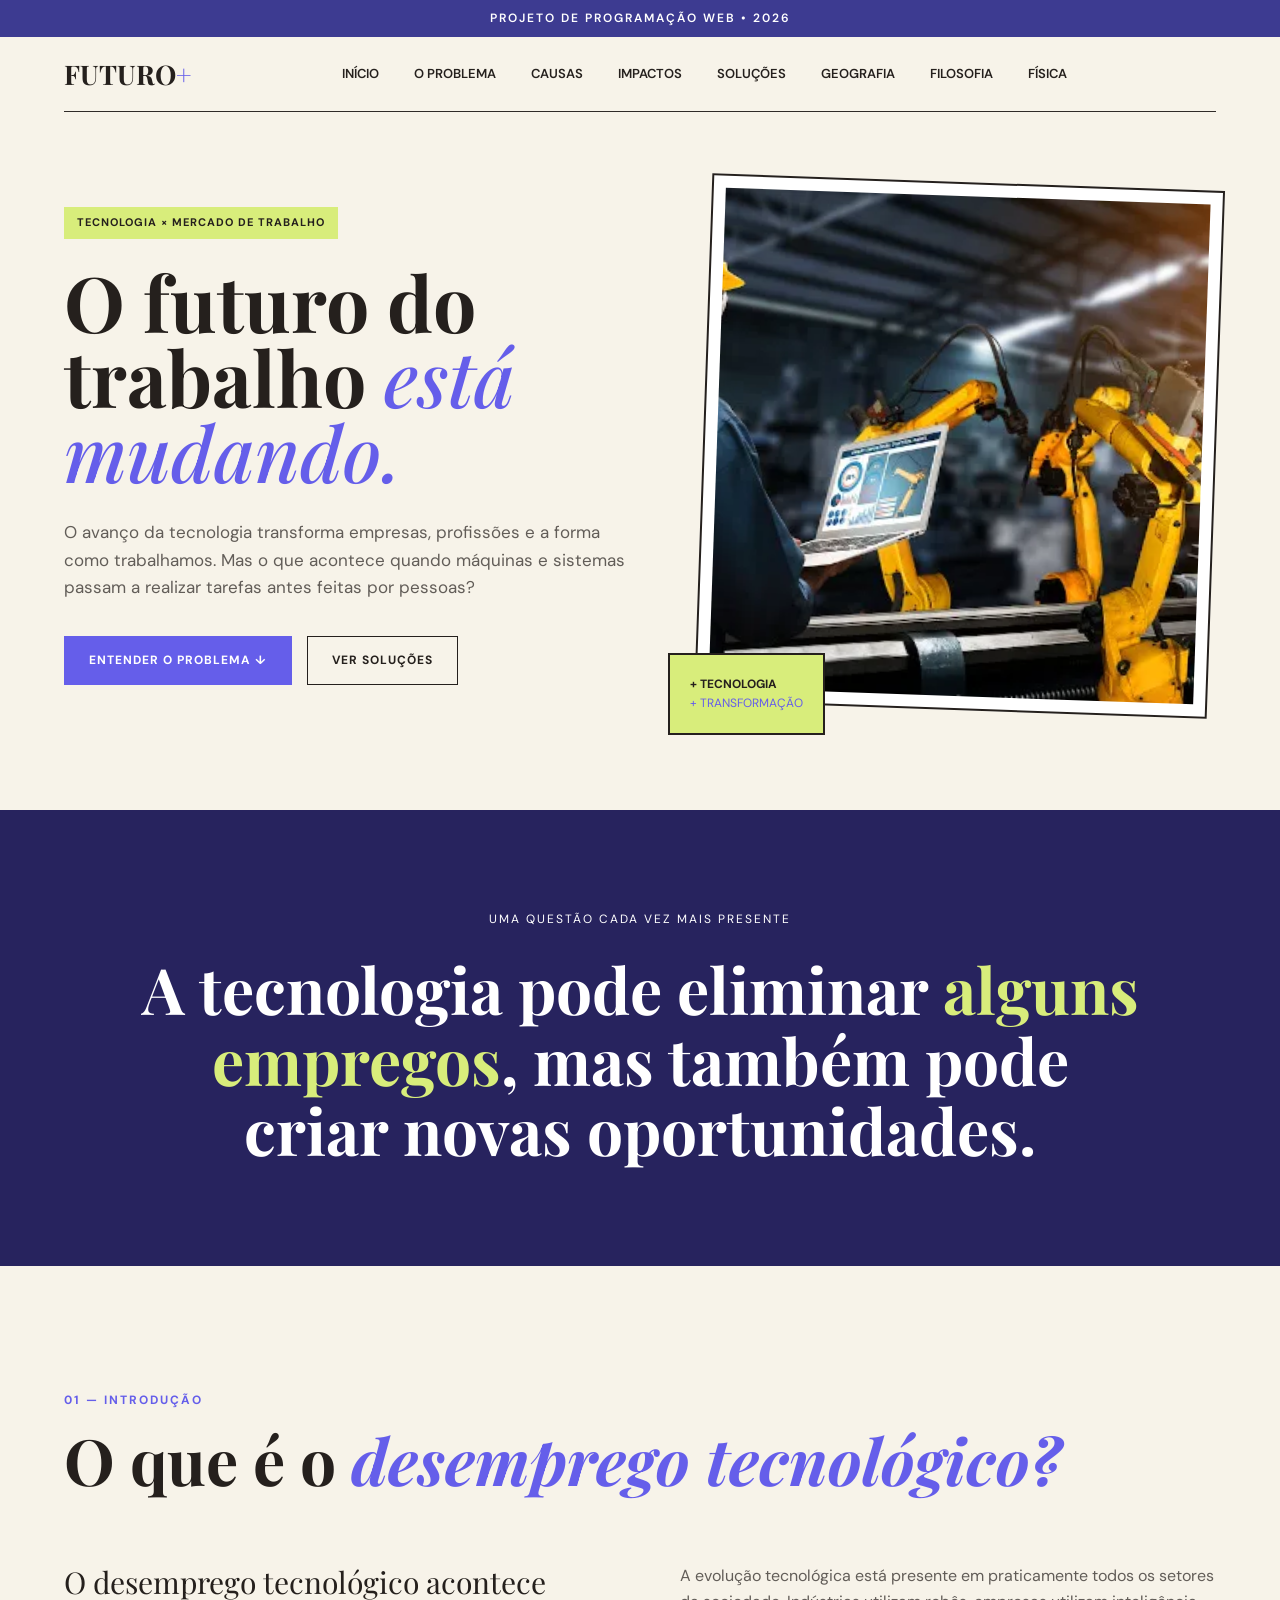
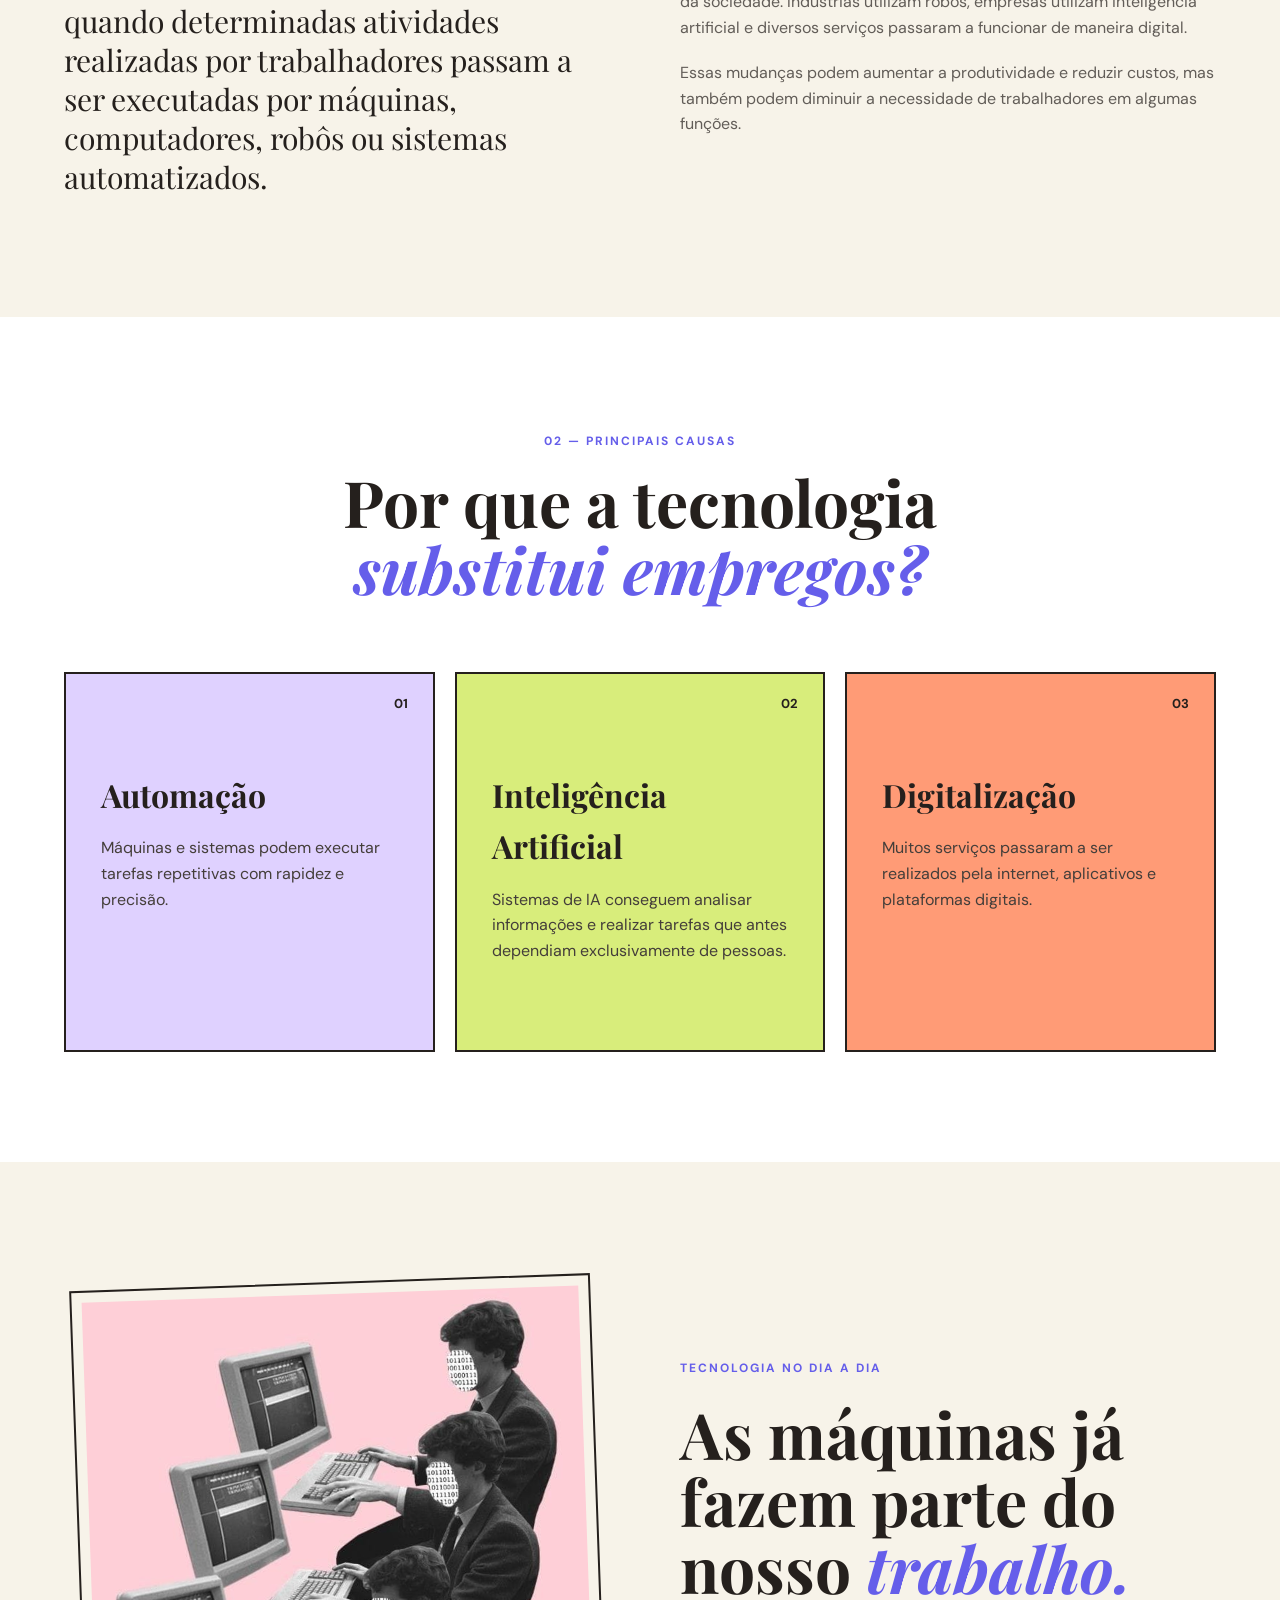
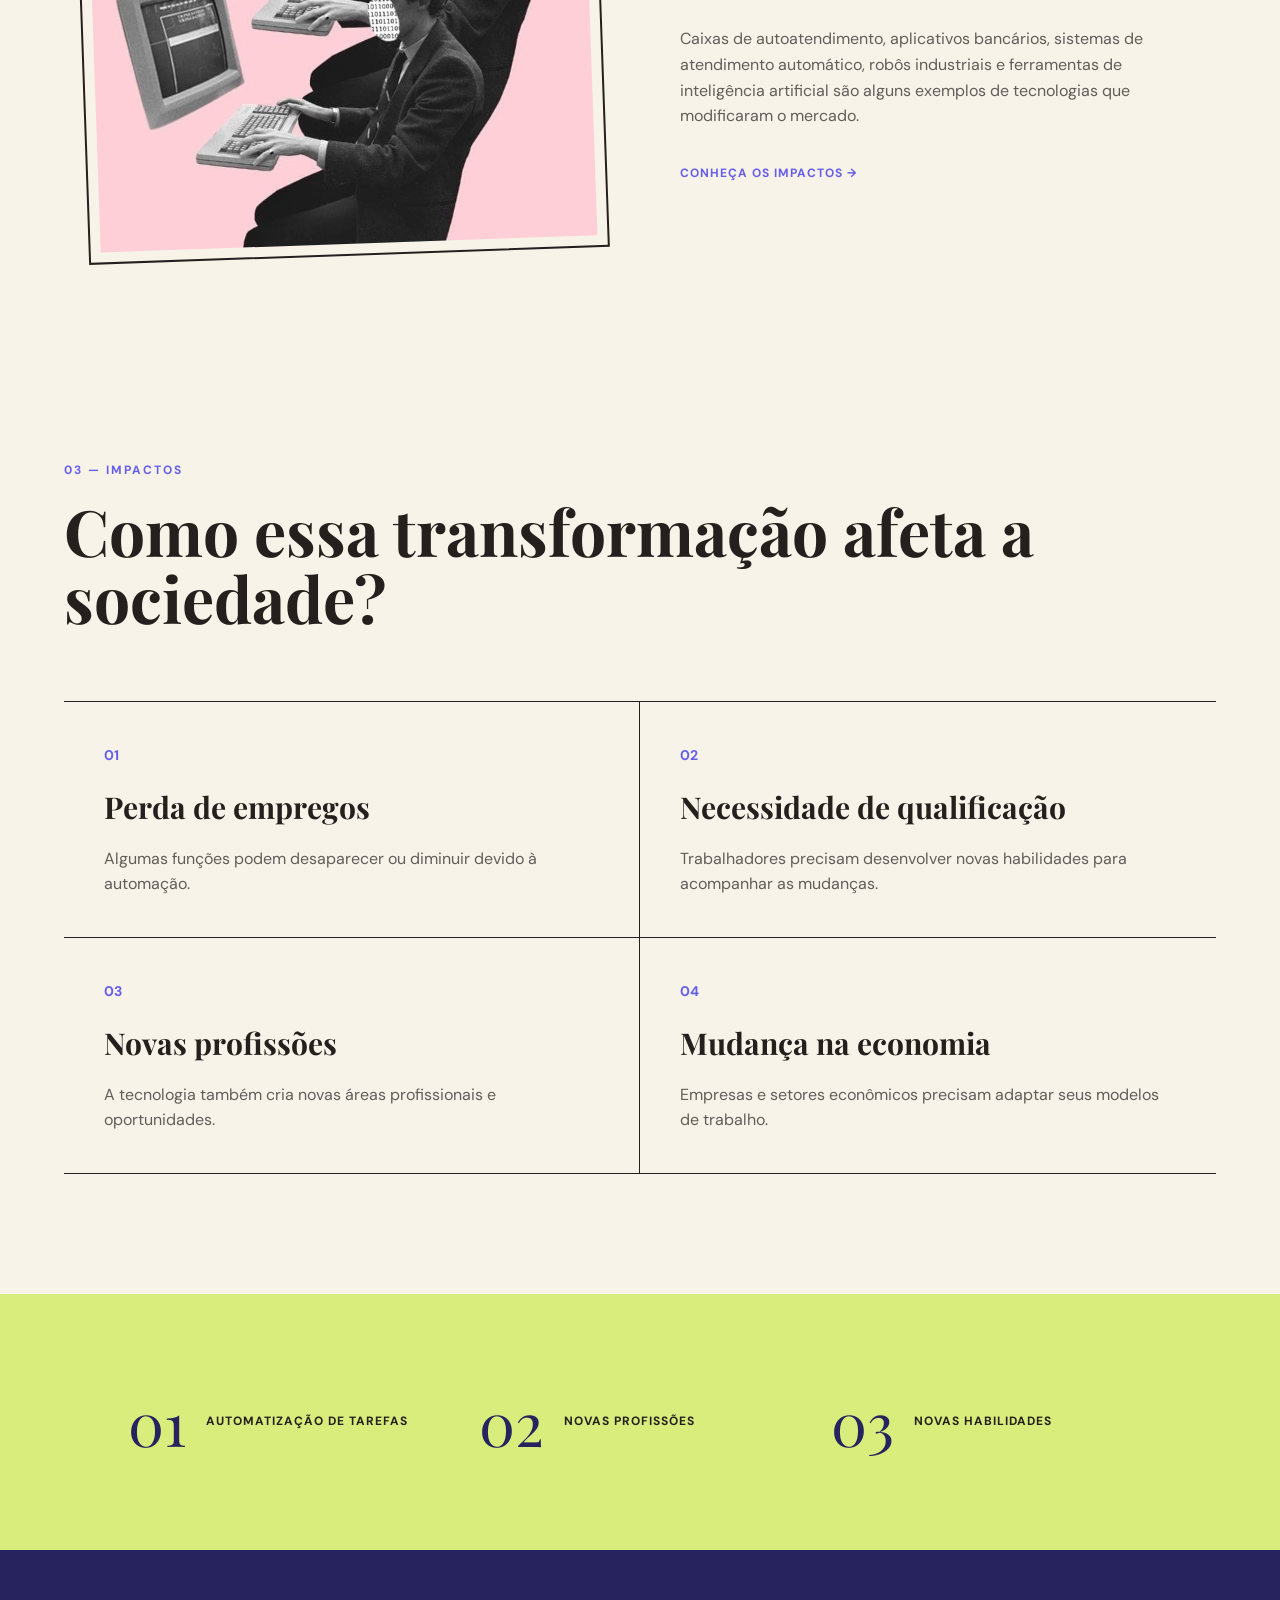
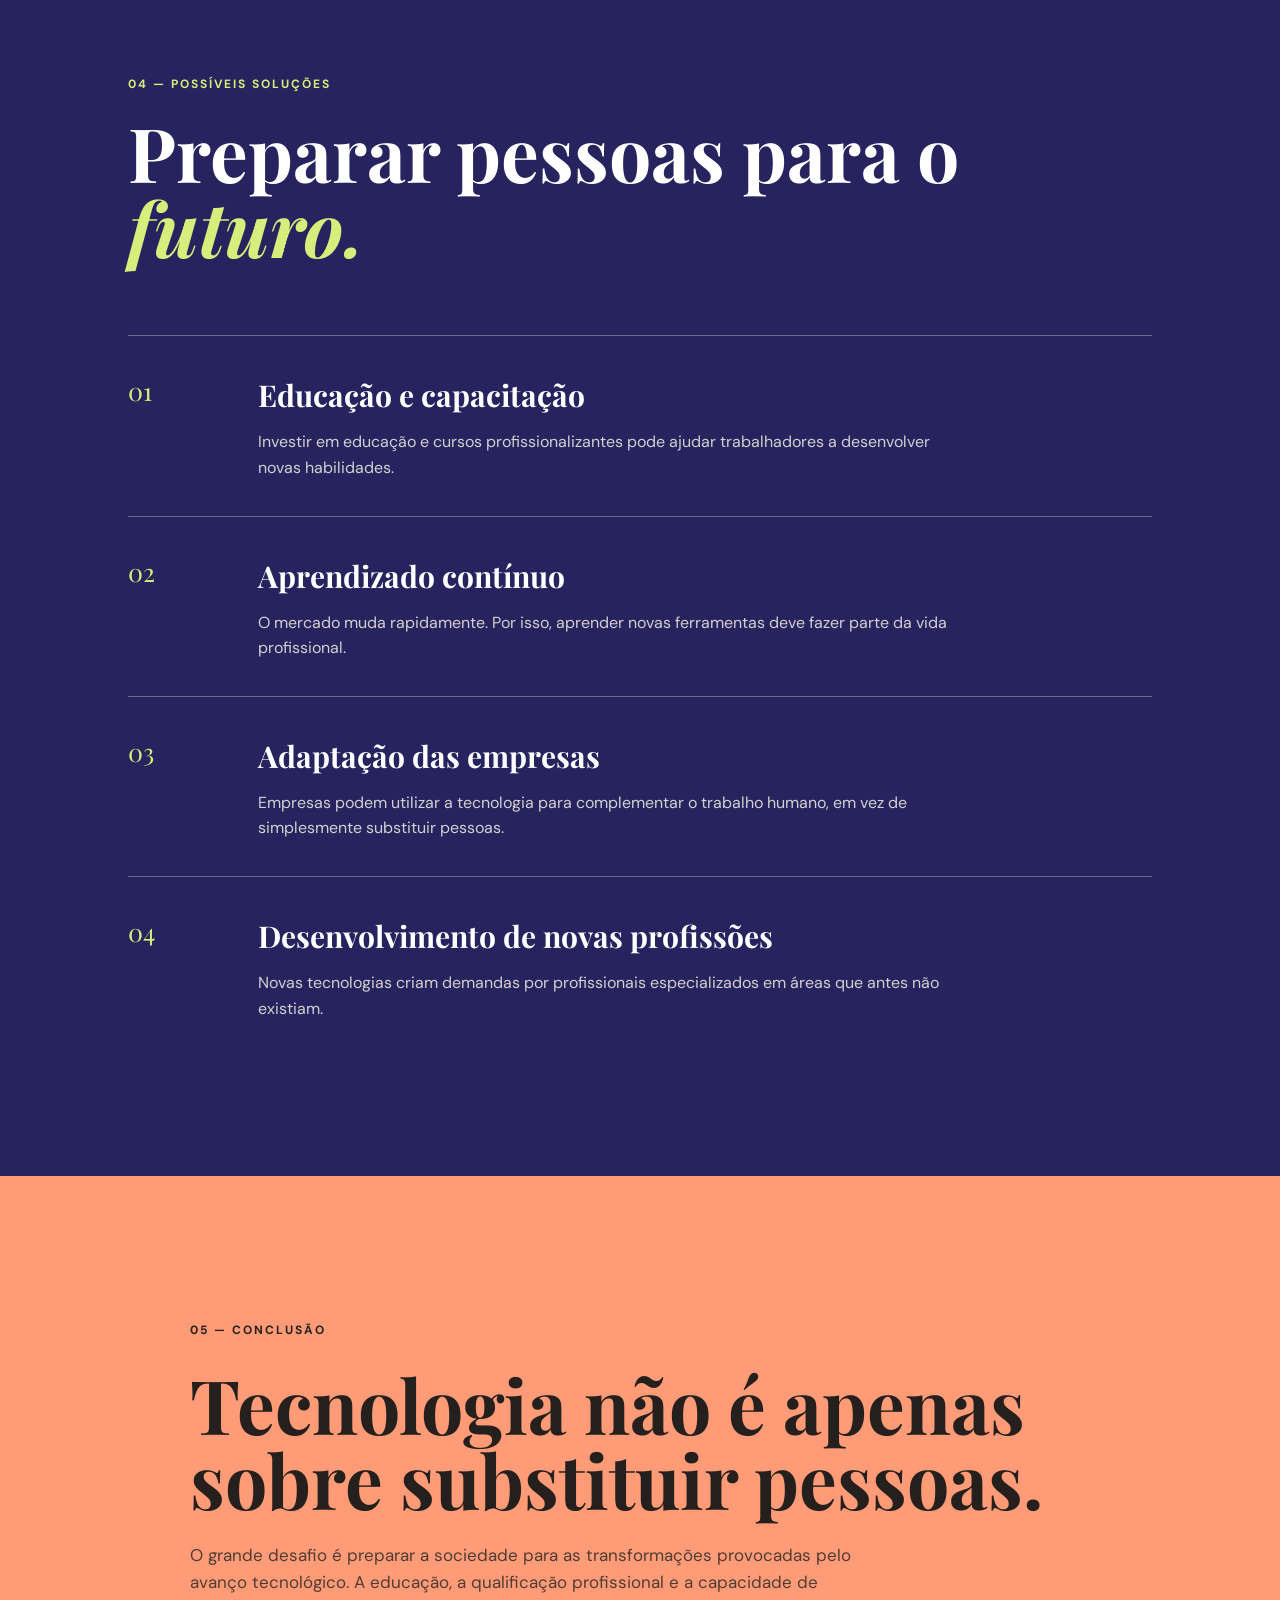
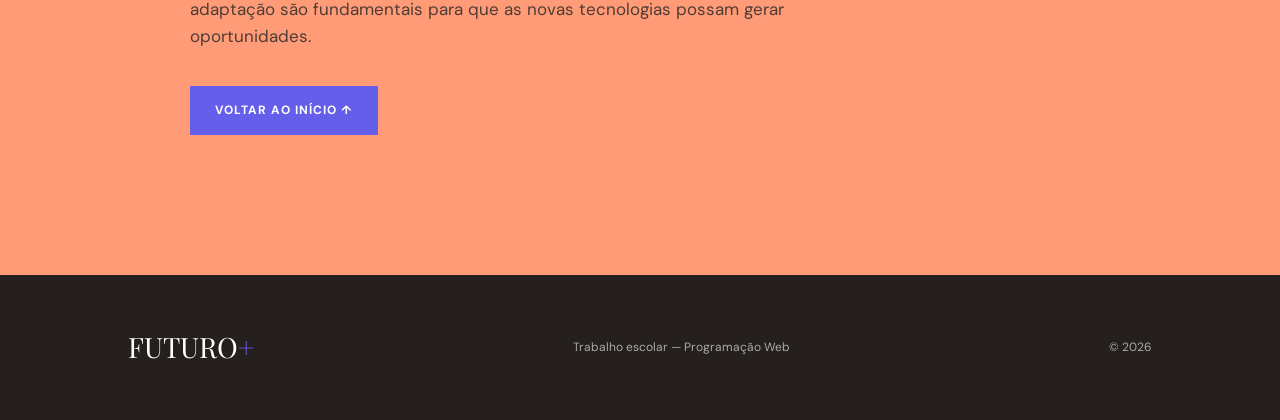
==== commit 59d9e2e6: "nnnnnnnnnnnnnnn" ====
--- a/desemprego/index.html
+++ b/desemprego/index.html
@@ -219,7 +219,7 @@
                     </div>
 
                     <div class="card-icon">
-                        ⚙️
+                        
                     </div>
 
                     <h3>
@@ -244,7 +244,7 @@
                     </div>
 
                     <div class="card-icon">
-                        🤖
+                        
                     </div>
 
                     <h3>
@@ -269,7 +269,7 @@
                     </div>
 
                     <div class="card-icon">
-                        💻
+                        
                     </div>
 
                     <h3>
@@ -295,7 +295,7 @@
 
             <div class="visual-image">
 
-                <img src="automacao.jpg"
+                <img src="comput.jpeg"
                      alt="Automação no ambiente de trabalho">
 
             </div>
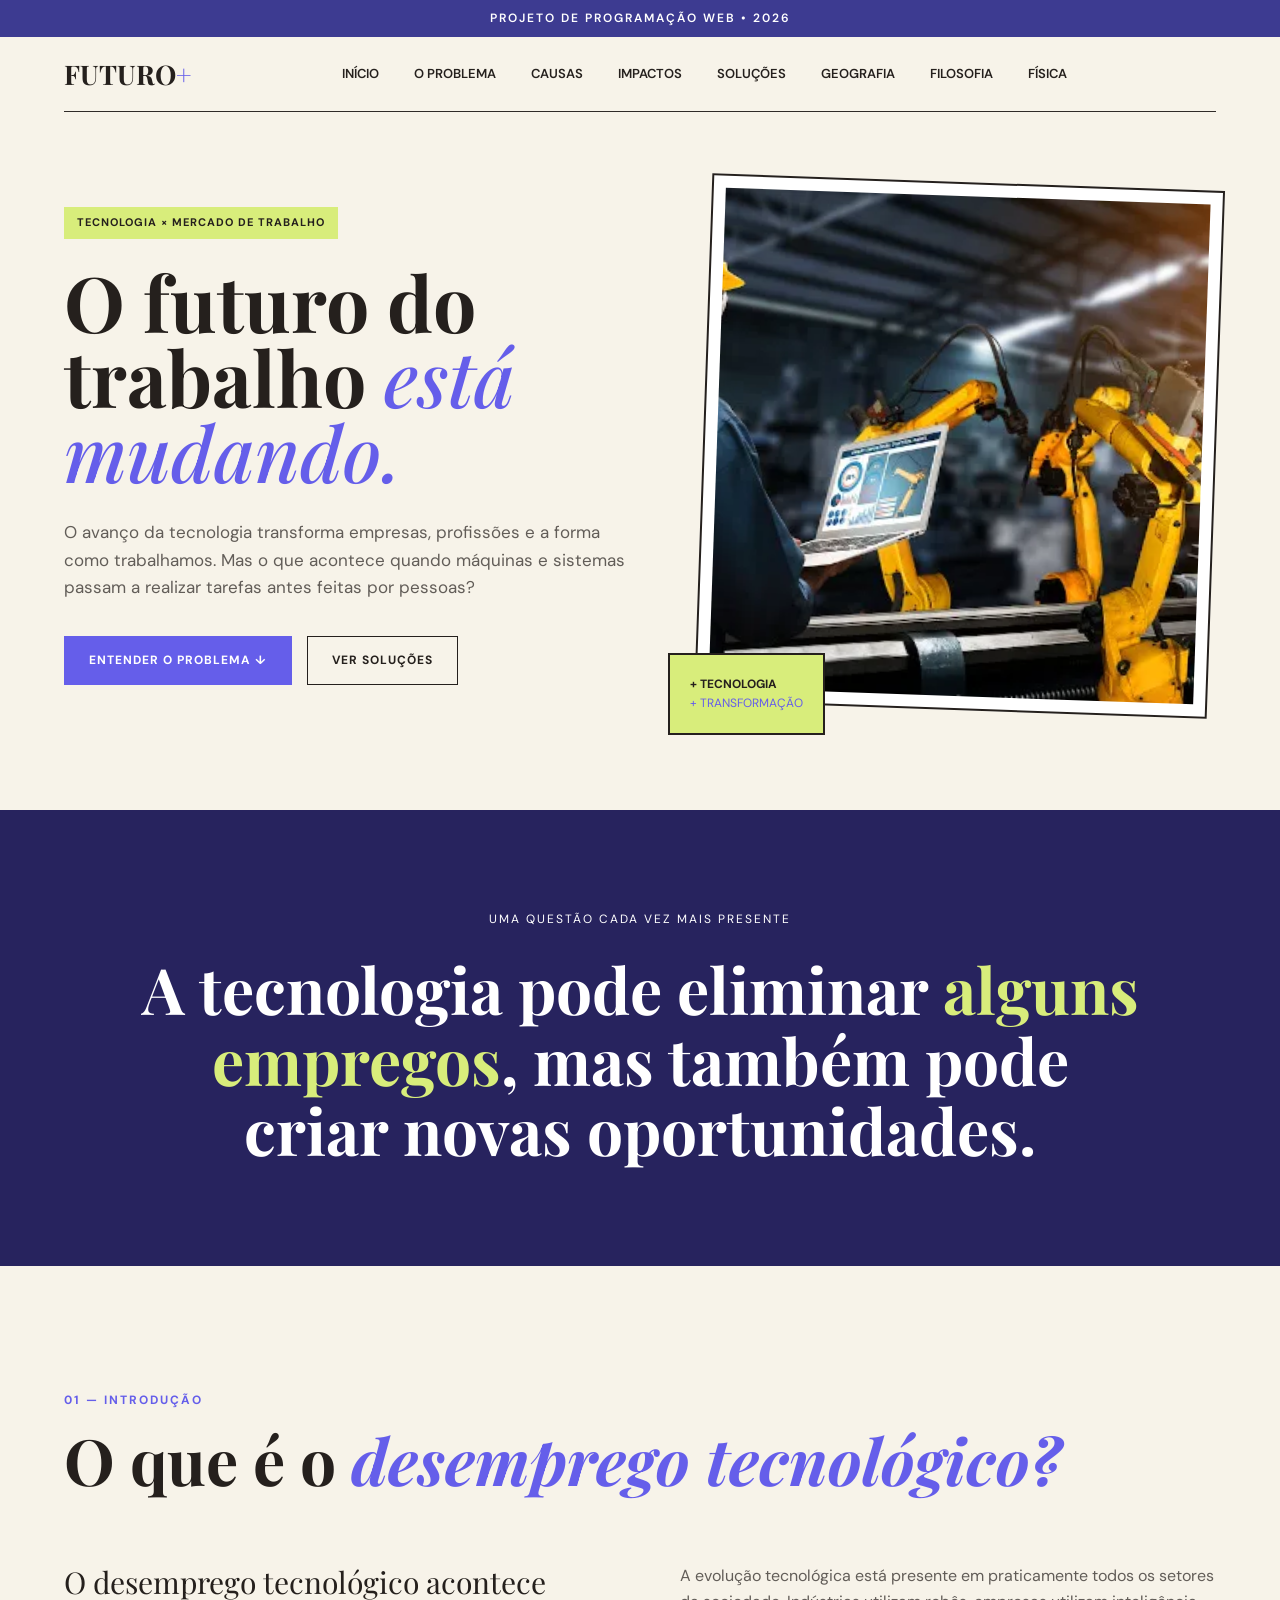
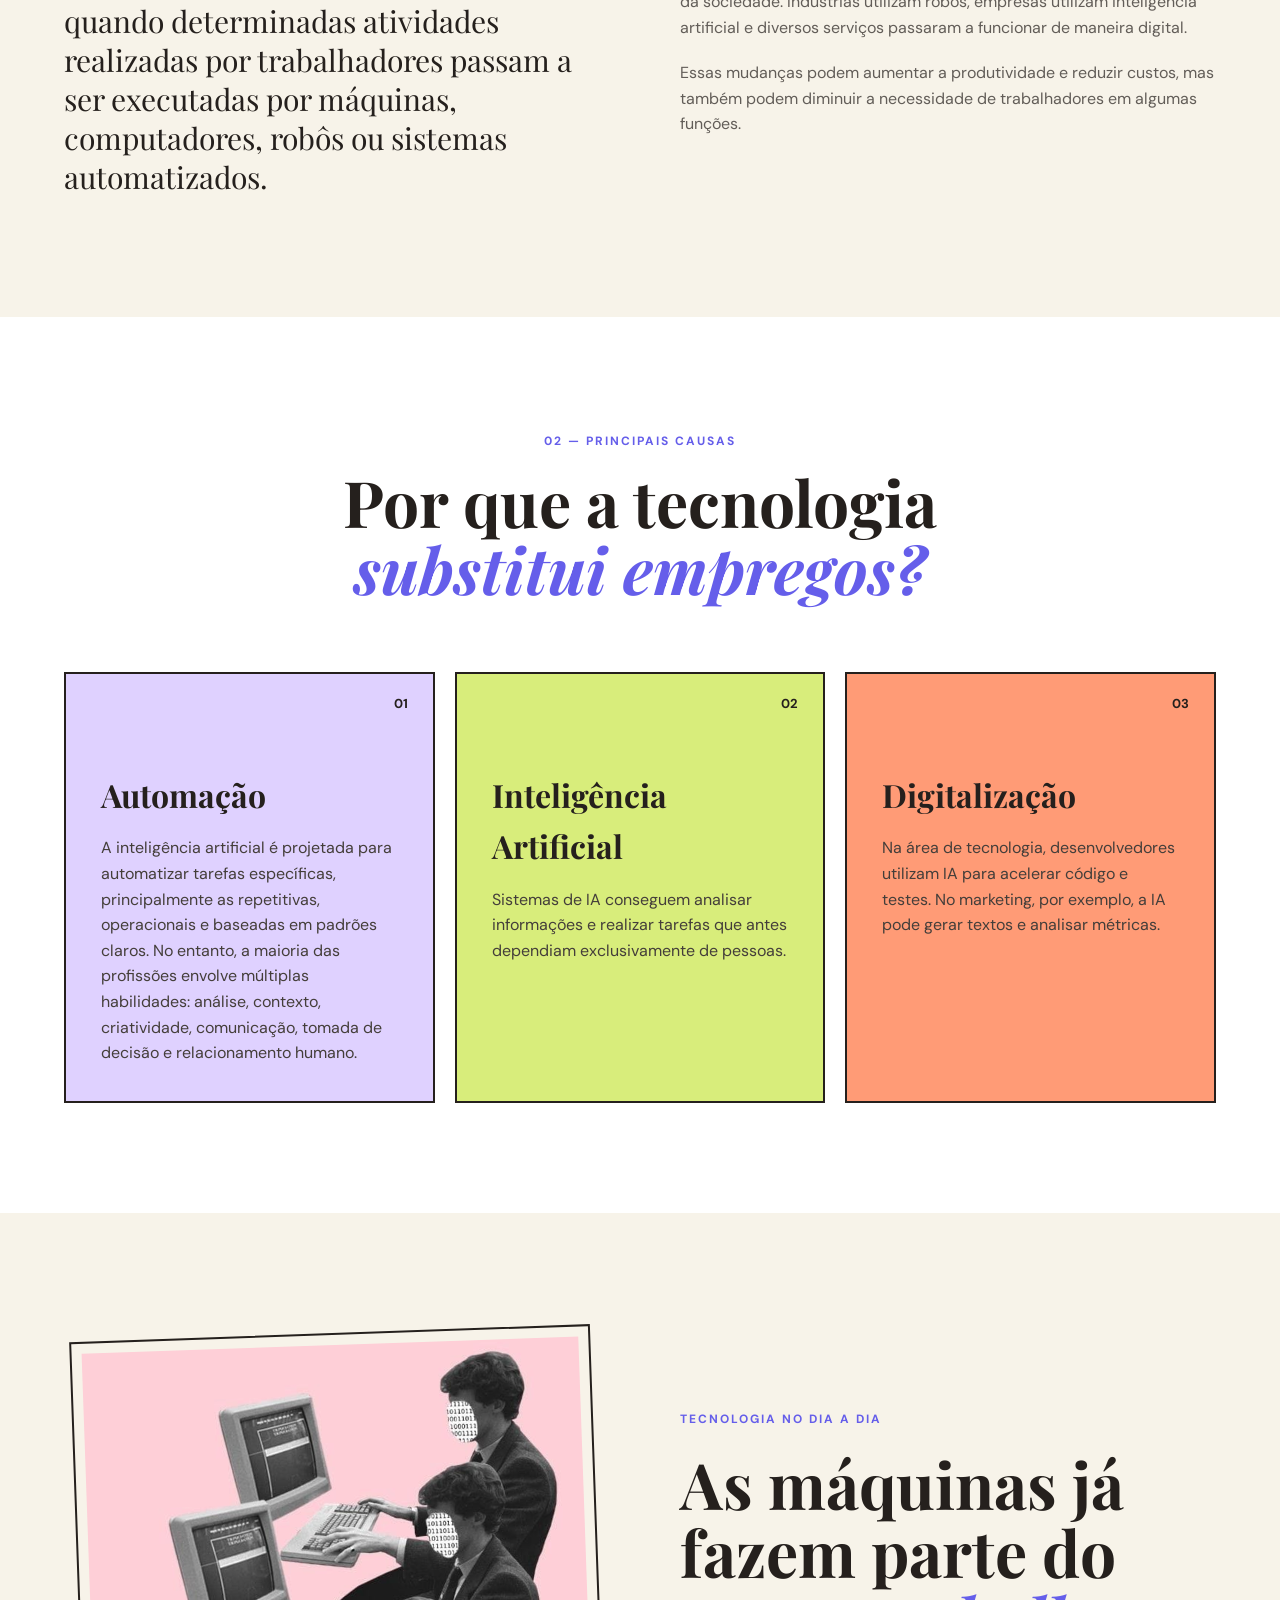
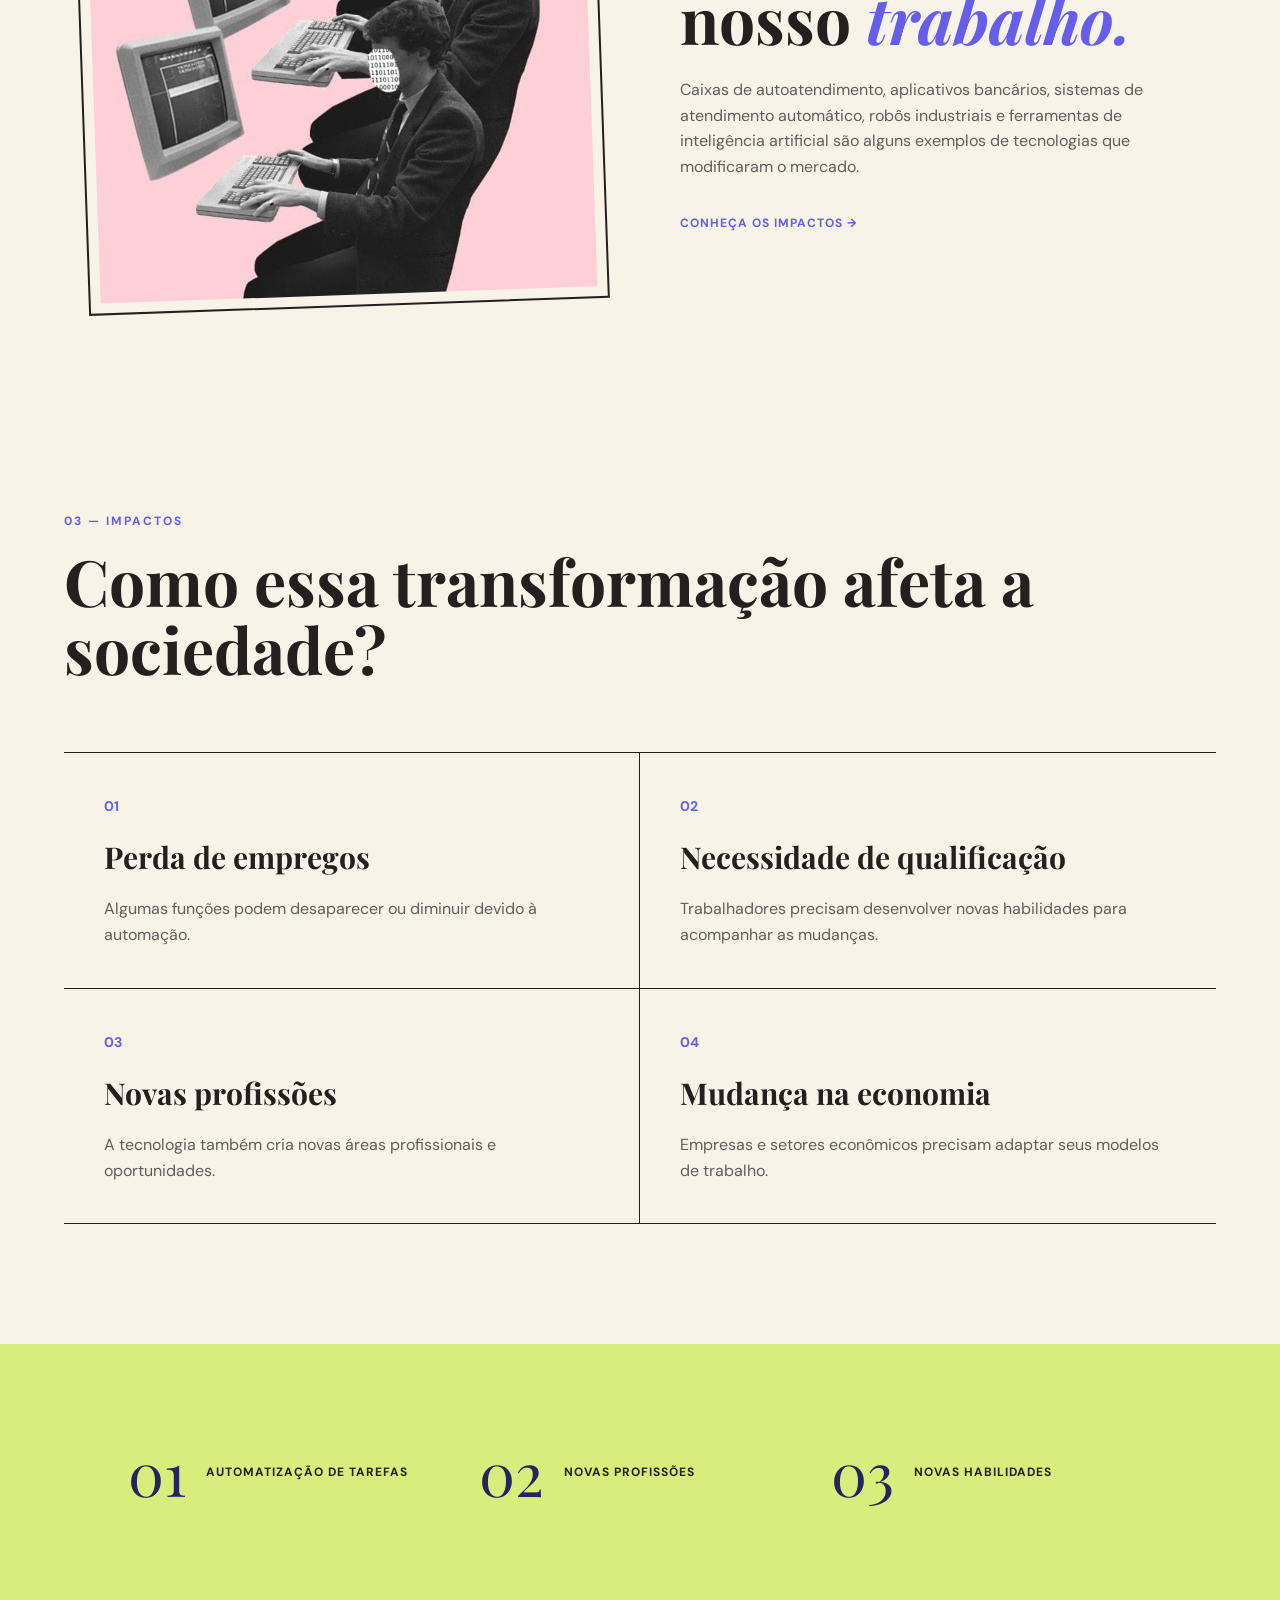
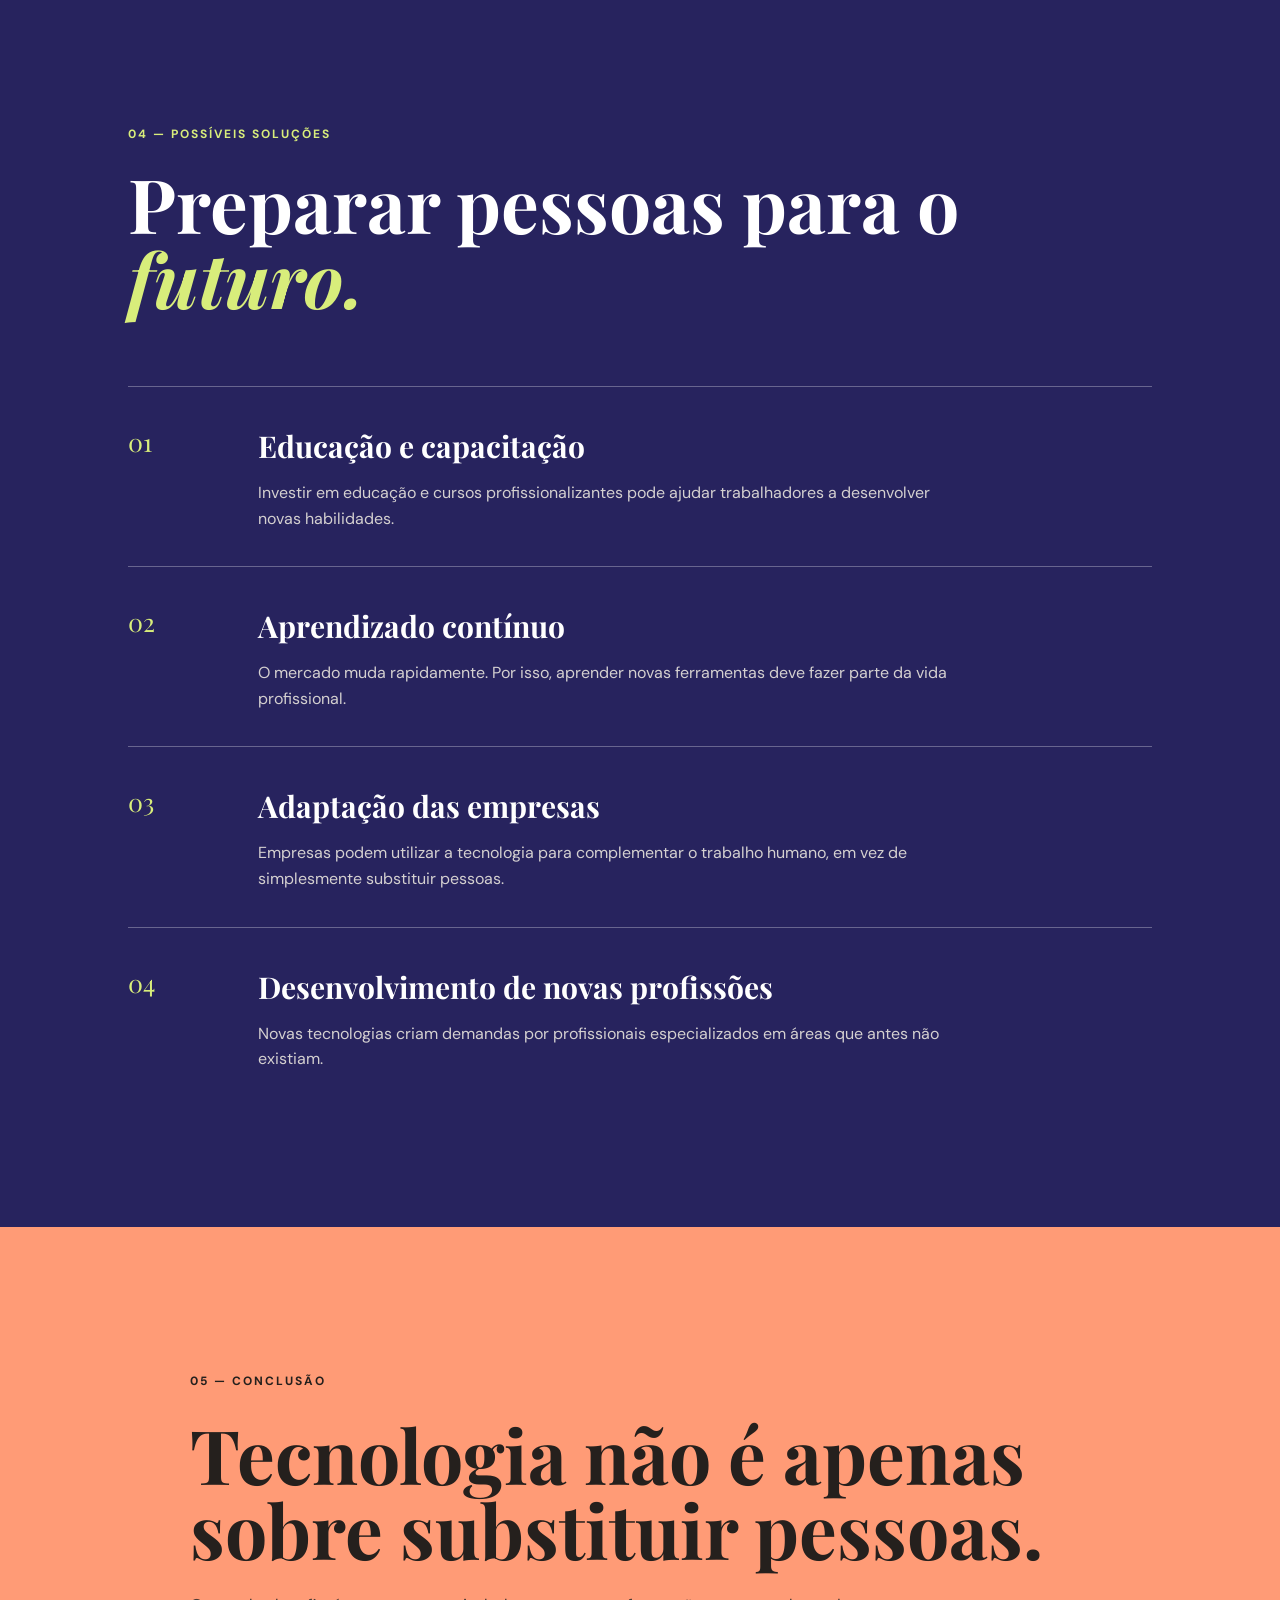
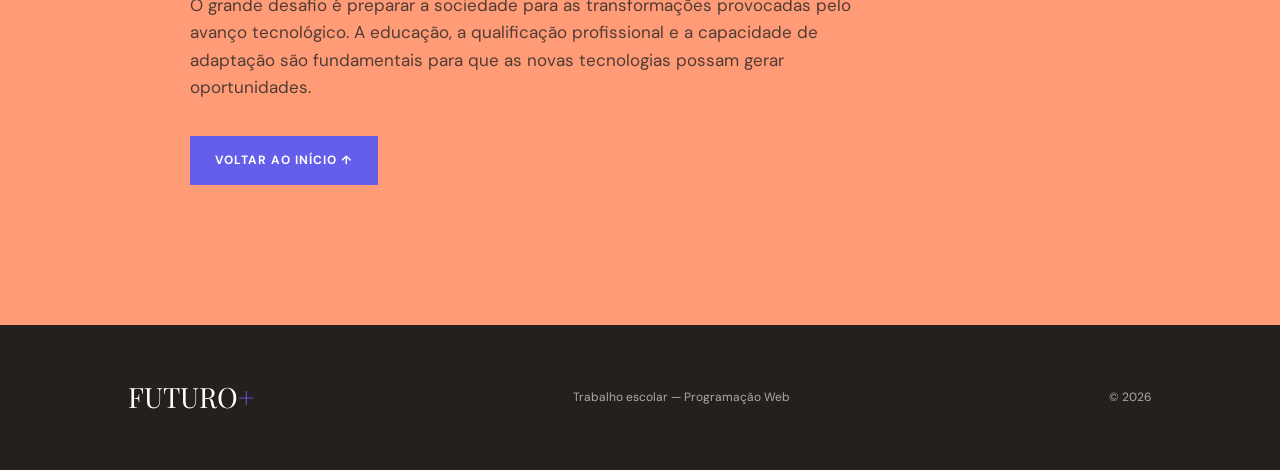
==== commit 8910b602: "bbbbbbbbbbbbbb" ====
--- a/desemprego/index.html
+++ b/desemprego/index.html
@@ -227,9 +227,7 @@
                     </h3>
 
                     <p>
-                        Máquinas e sistemas podem executar
-                        tarefas repetitivas com rapidez e
-                        precisão.
+                        A inteligência artificial é projetada para automatizar tarefas específicas, principalmente as repetitivas, operacionais e baseadas em padrões claros. No entanto, a maioria das profissões envolve múltiplas habilidades: análise, contexto, criatividade, comunicação, tomada de decisão e relacionamento humano. 
                     </p>
 
                 </article>
@@ -277,9 +275,7 @@
                     </h3>
 
                     <p>
-                        Muitos serviços passaram a ser realizados
-                        pela internet, aplicativos e plataformas
-                        digitais.
+                       Na área de tecnologia, desenvolvedores utilizam IA para acelerar código e testes. No marketing, por exemplo, a IA pode gerar textos e analisar métricas.
                     </p>
 
                 </article>
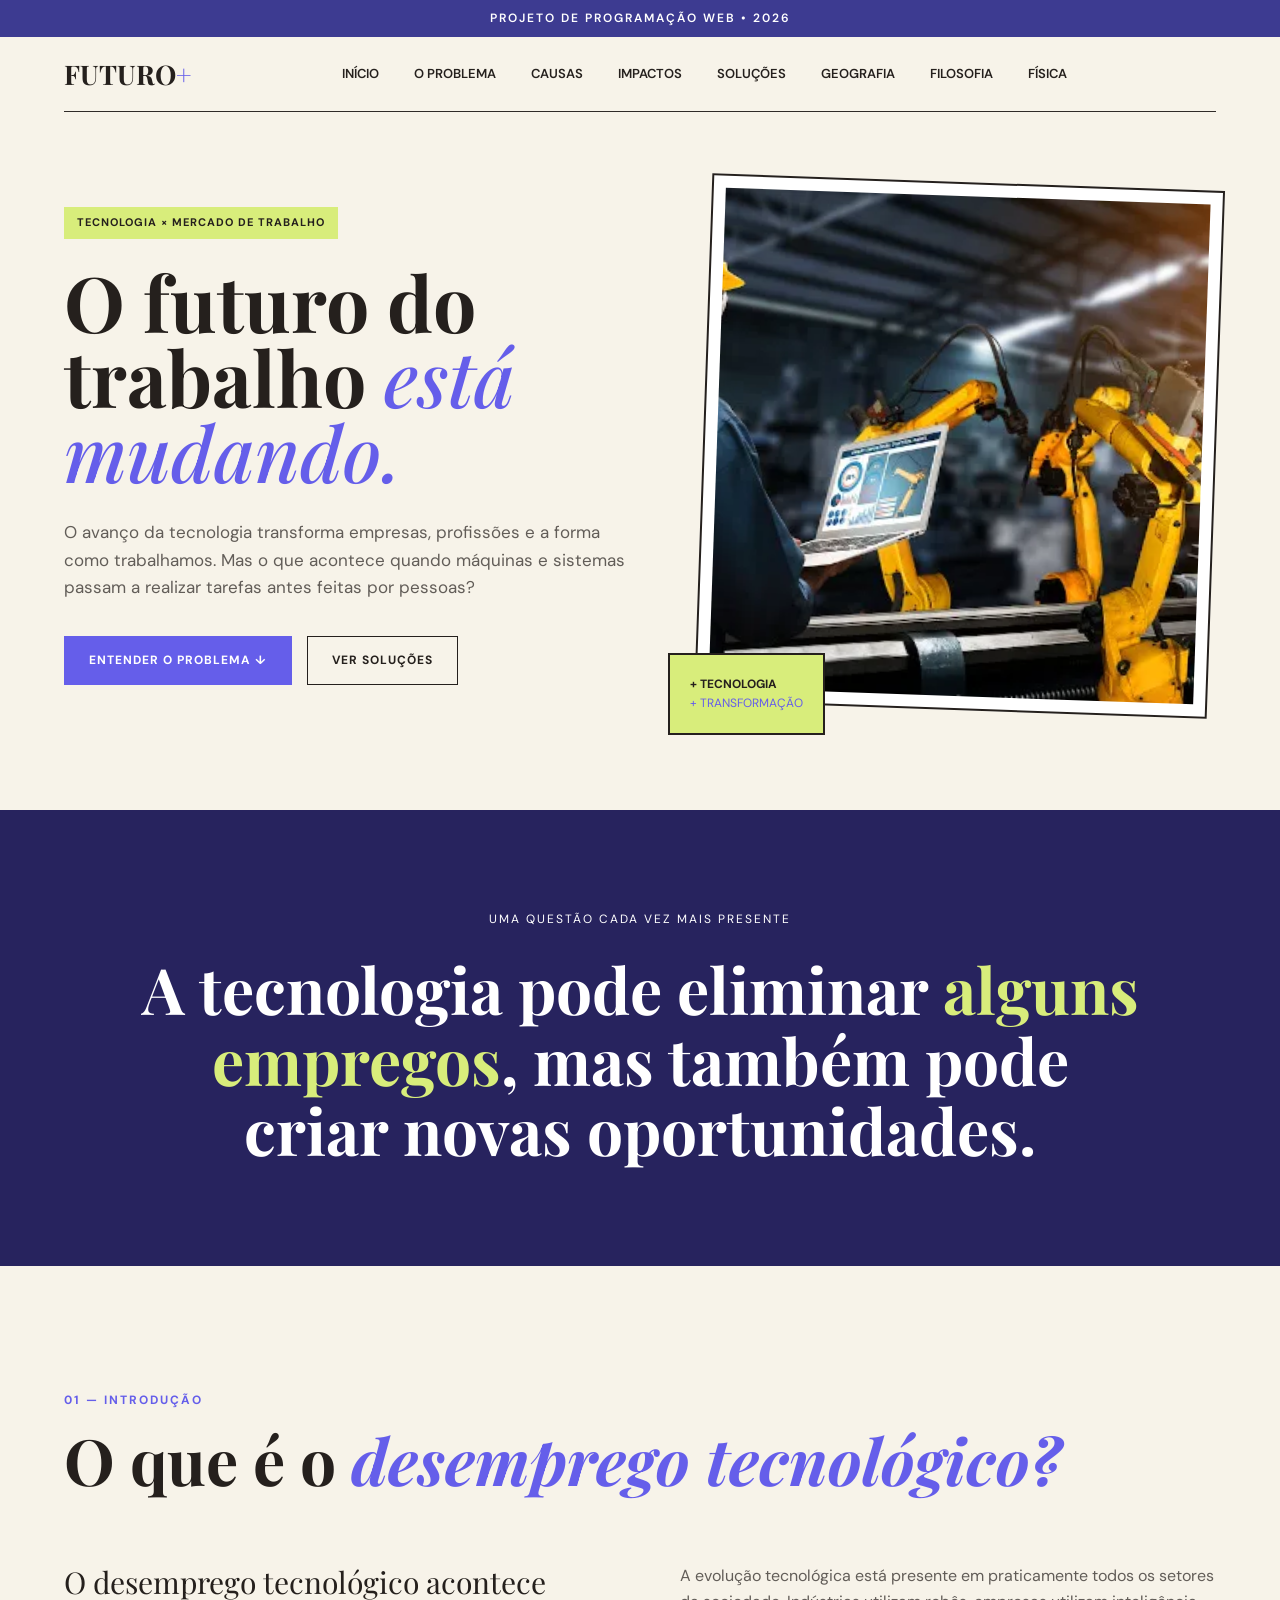
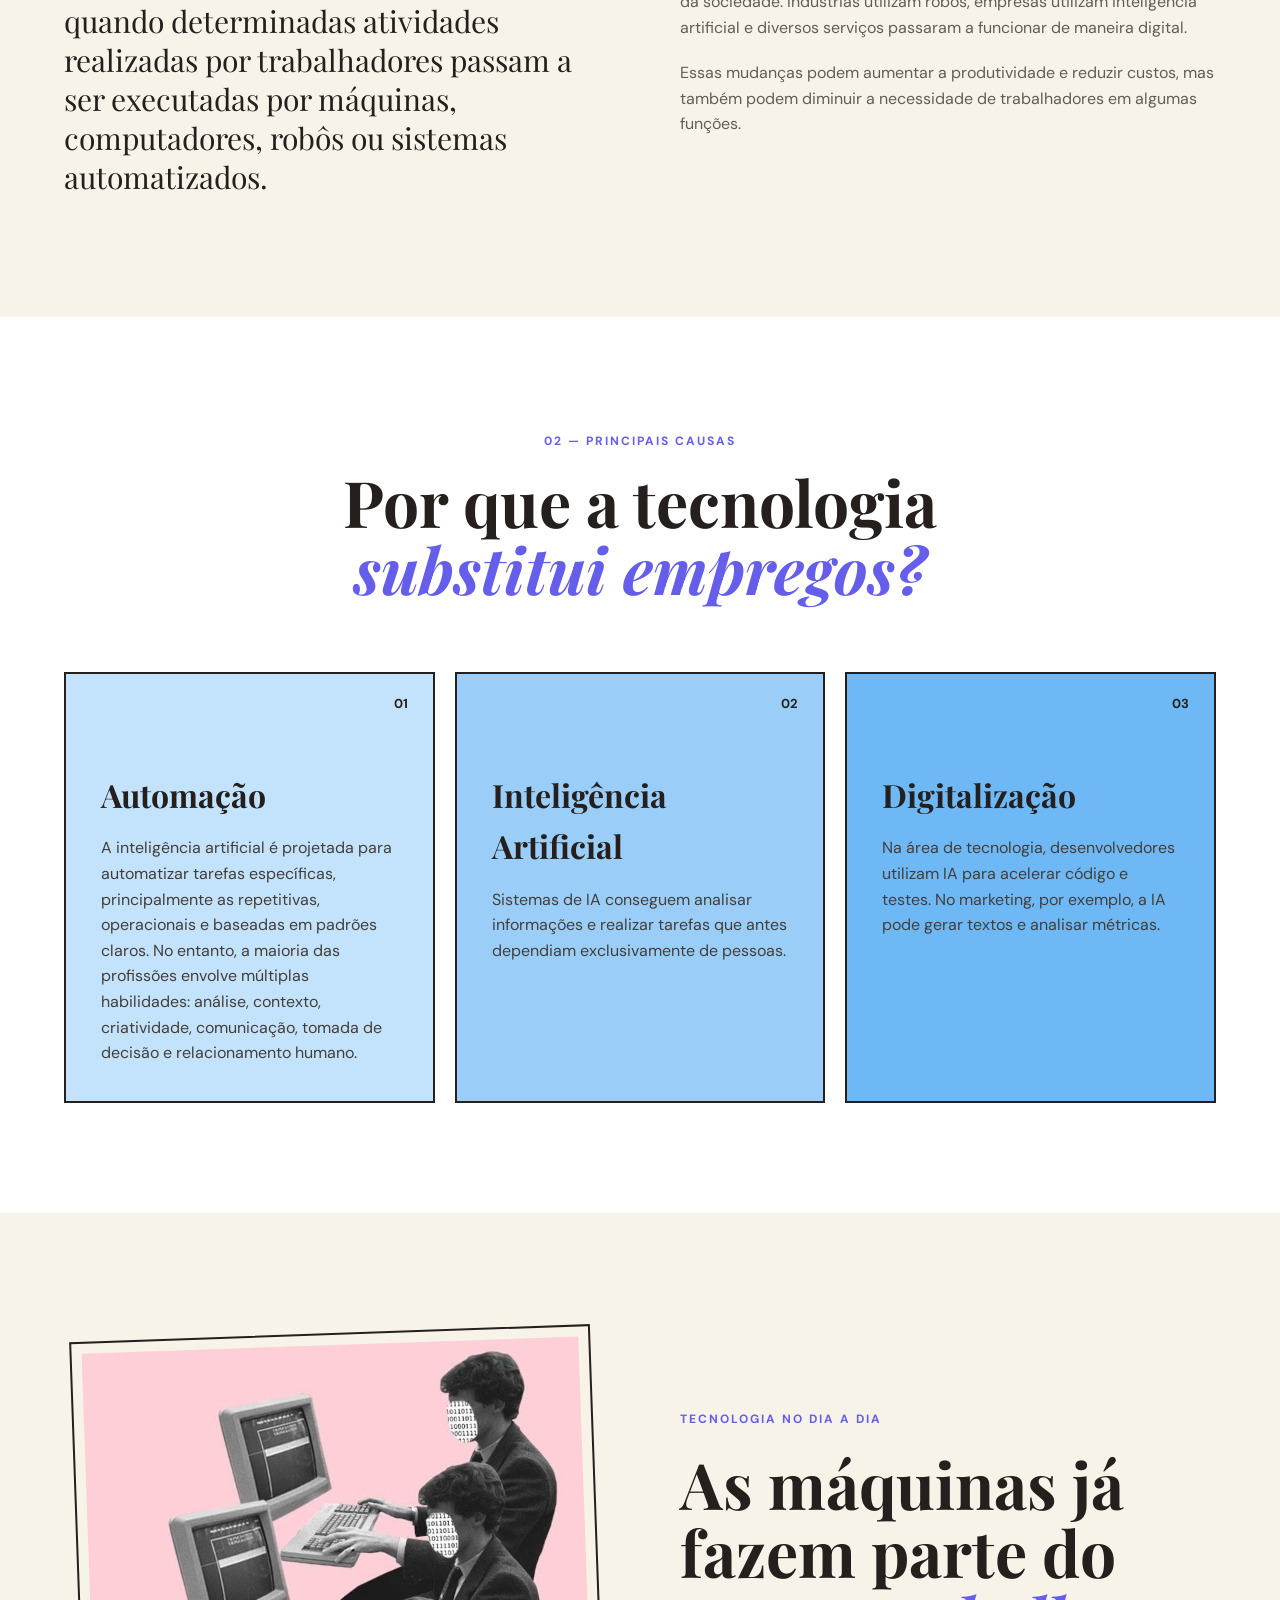
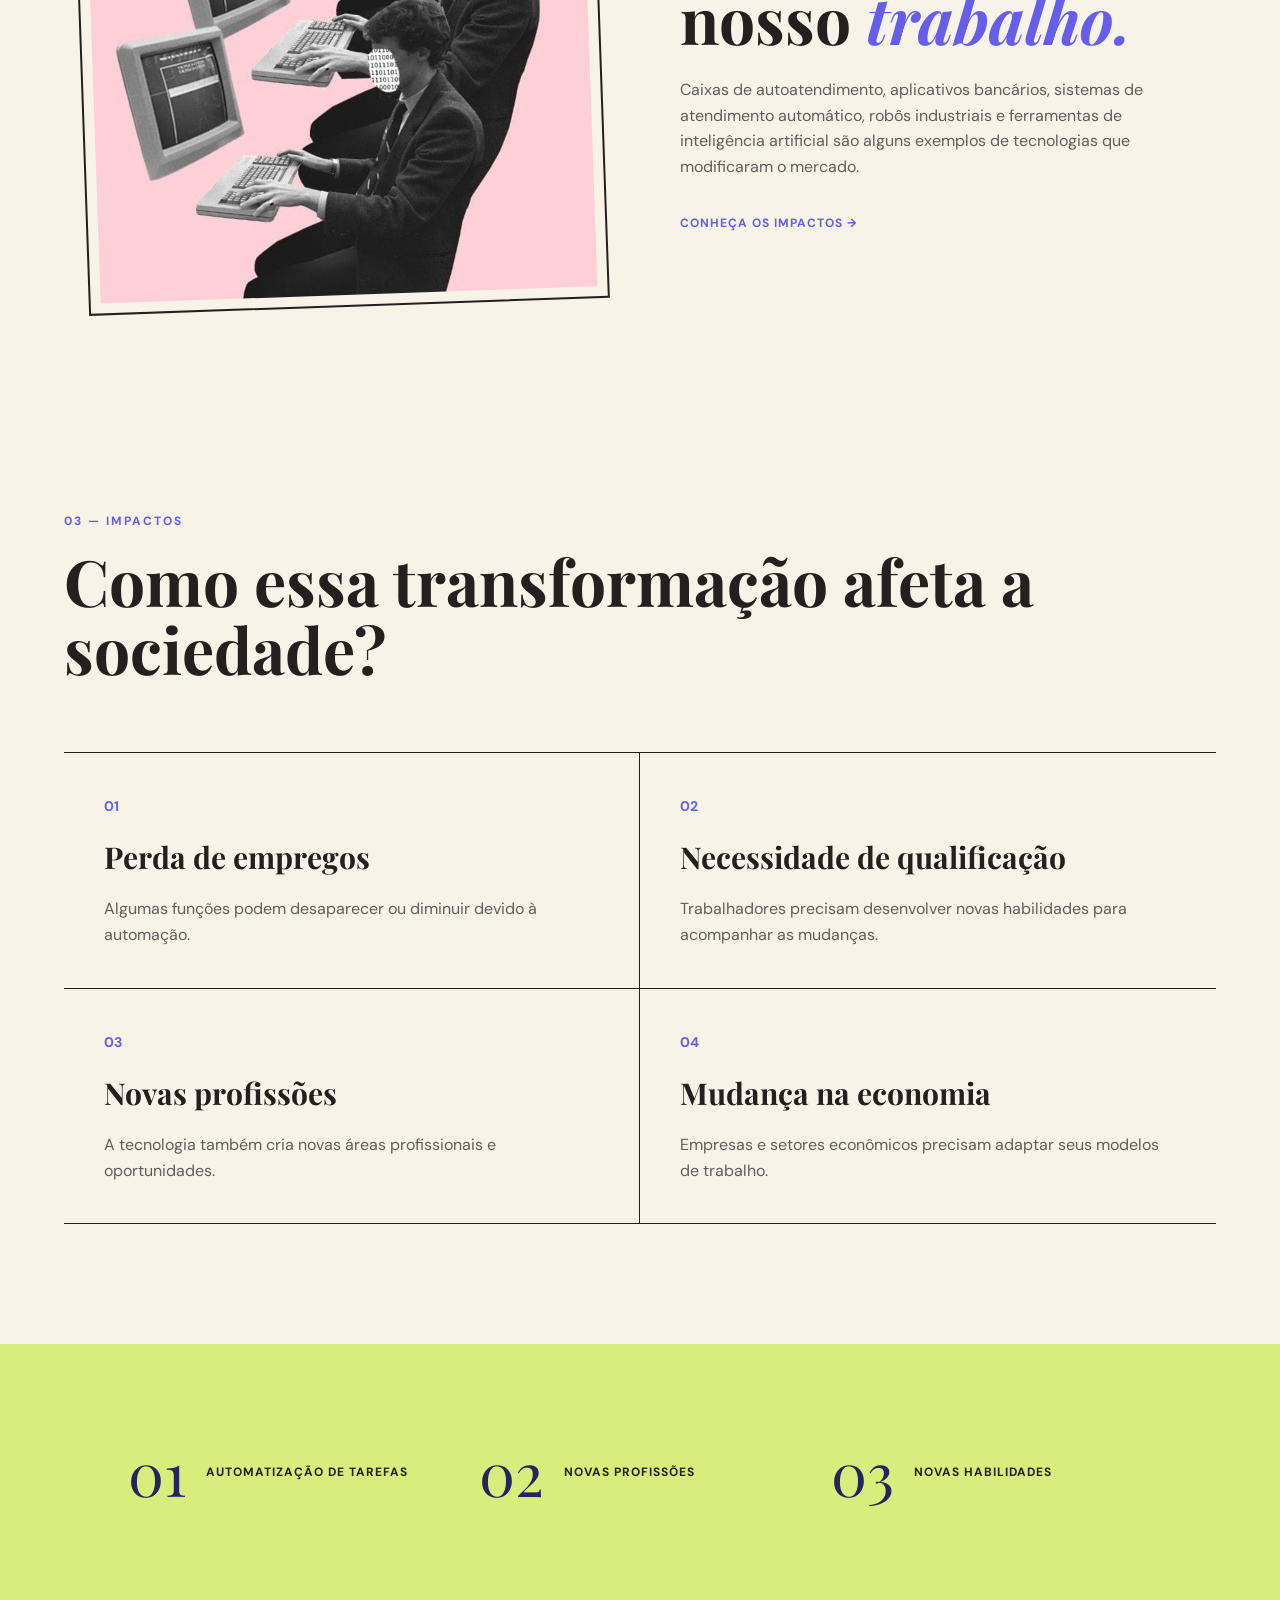
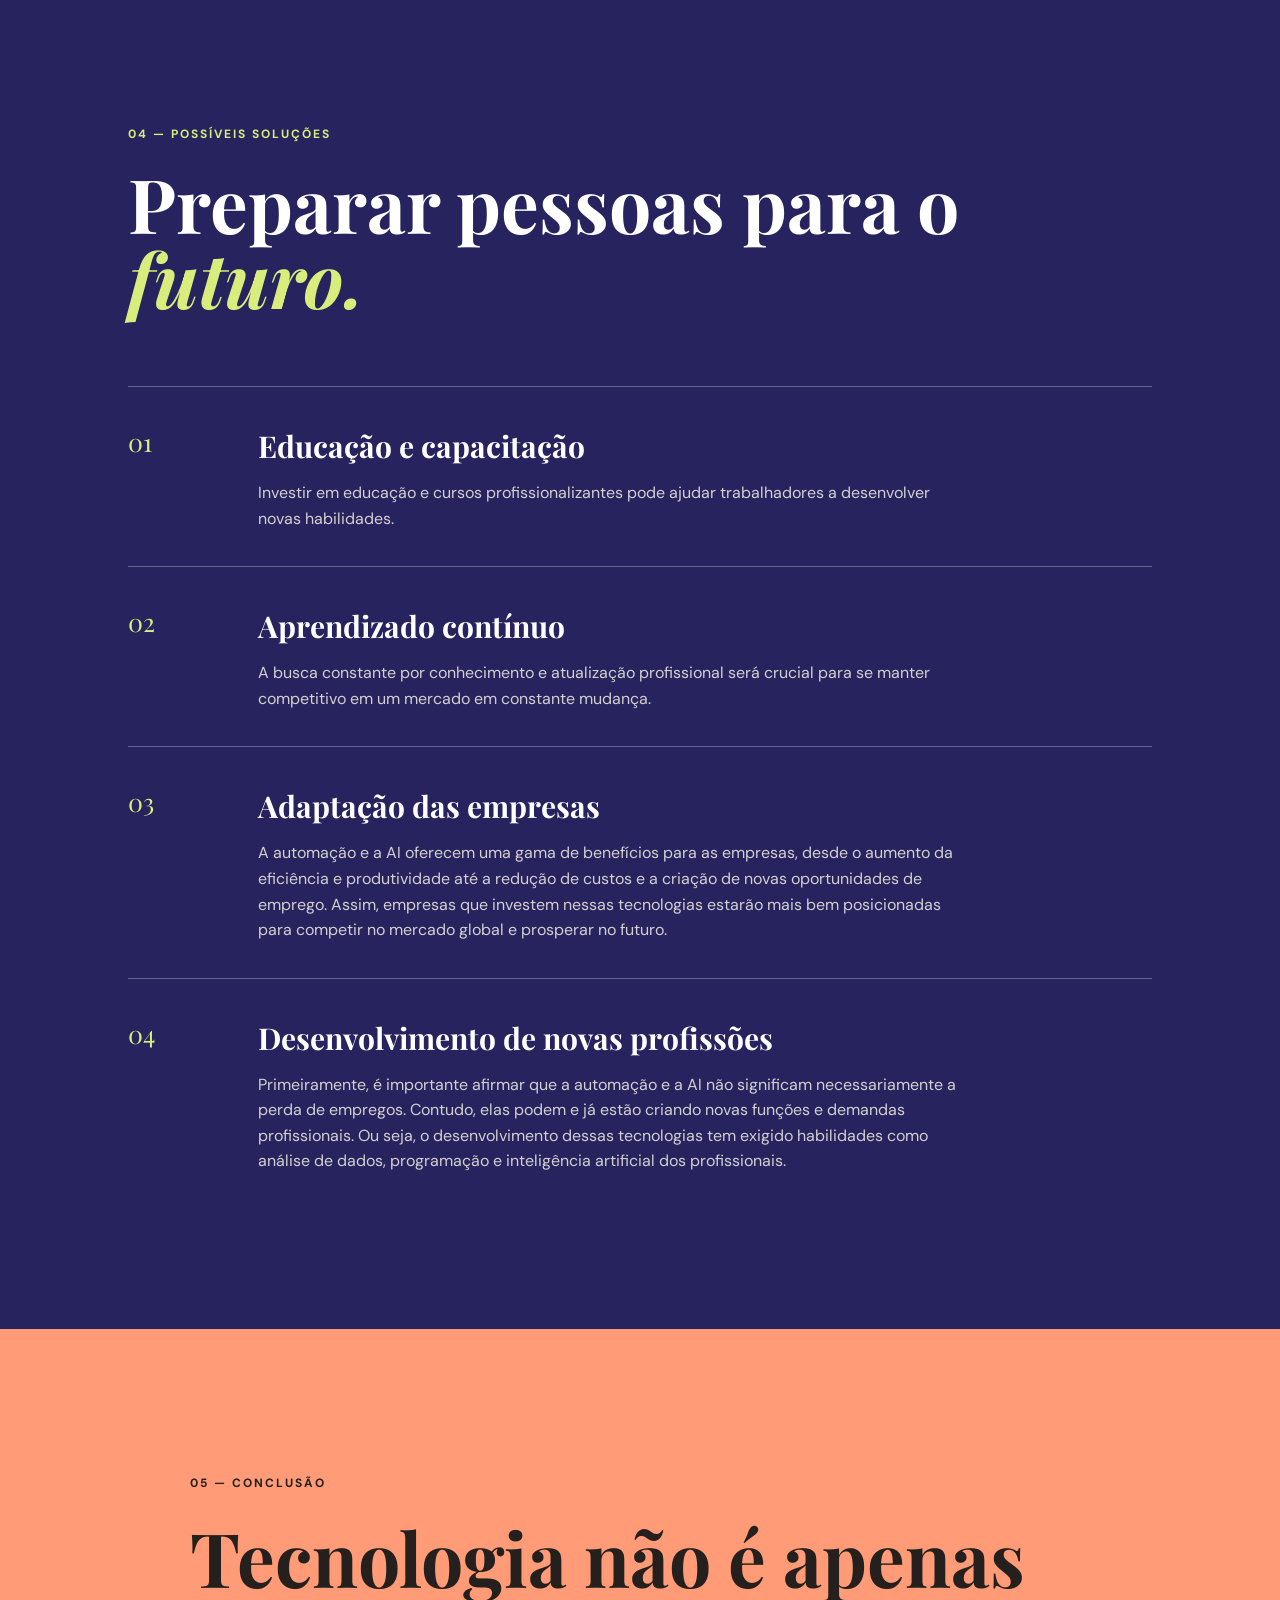
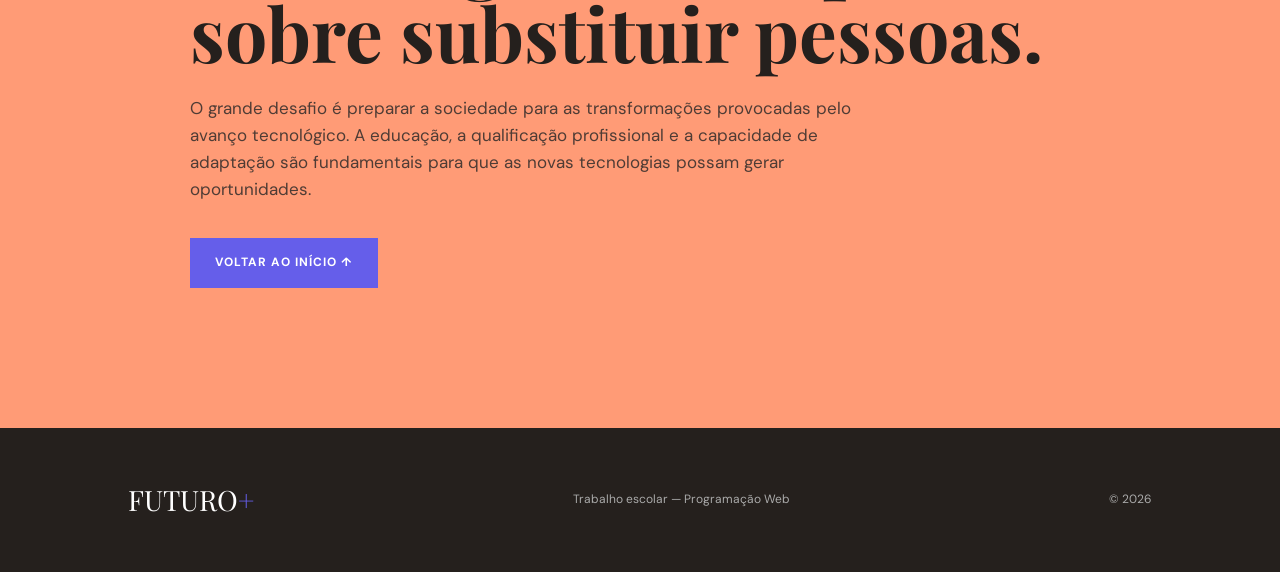
==== commit b57fa5a3: "nnnnnnnnnnnnn" ====
--- a/desemprego/index.html
+++ b/desemprego/index.html
@@ -512,9 +512,7 @@
                         </h3>
 
                         <p>
-                            O mercado muda rapidamente.
-                            Por isso, aprender novas ferramentas
-                            deve fazer parte da vida profissional.
+                            A busca constante por conhecimento e atualização profissional será crucial para se manter competitivo em um mercado em constante mudança.
                         </p>
 
                     </div>
@@ -535,9 +533,7 @@
                         </h3>
 
                         <p>
-                            Empresas podem utilizar a tecnologia
-                            para complementar o trabalho humano,
-                            em vez de simplesmente substituir pessoas.
+                           A automação e a AI oferecem uma gama de benefícios para as empresas, desde o aumento da eficiência e produtividade até a redução de custos e a criação de novas oportunidades de emprego. Assim, empresas que investem nessas tecnologias estarão mais bem posicionadas para competir no mercado global e prosperar no futuro.
                         </p>
 
                     </div>
@@ -559,9 +555,7 @@
                         </h3>
 
                         <p>
-                            Novas tecnologias criam demandas por
-                            profissionais especializados em áreas
-                            que antes não existiam.
+                            Primeiramente, é importante afirmar que a automação e a AI não significam necessariamente a perda de empregos. Contudo, elas podem e já estão criando novas funções e demandas profissionais. Ou seja, o desenvolvimento dessas tecnologias tem exigido habilidades como análise de dados, programação e inteligência artificial dos profissionais.
                         </p>
 
                     </div>
--- a/desemprego/style.css
+++ b/desemprego/style.css
@@ -385,15 +385,15 @@
 }
 
 .card-purple {
-    background: #dfd1ff;
+    background: #c3e3fd;
 }
 
 .card-green {
-    background: #d8ed7b;
+    background: #9acef8;
 }
 
 .card-orange {
-    background: #ff9b76;
+    background: #6eb8f5;
 }
 
 .card-number {
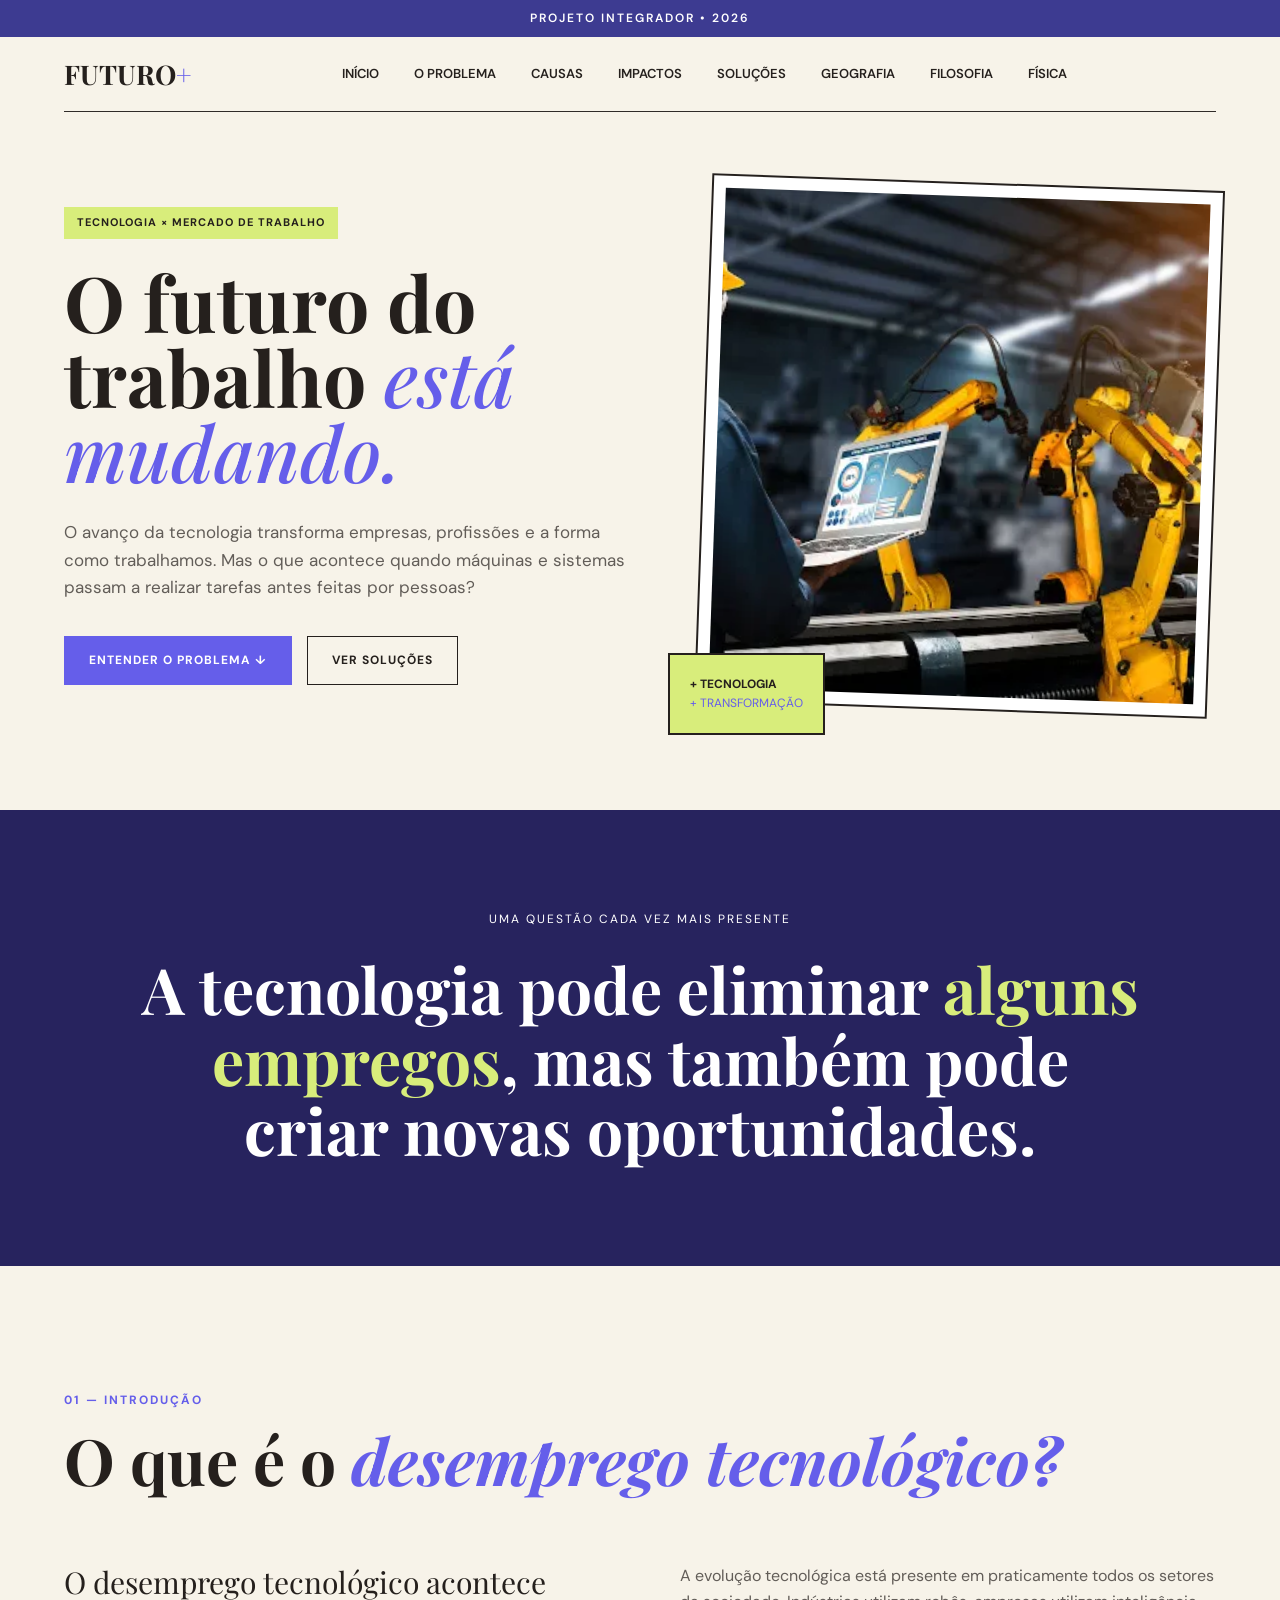
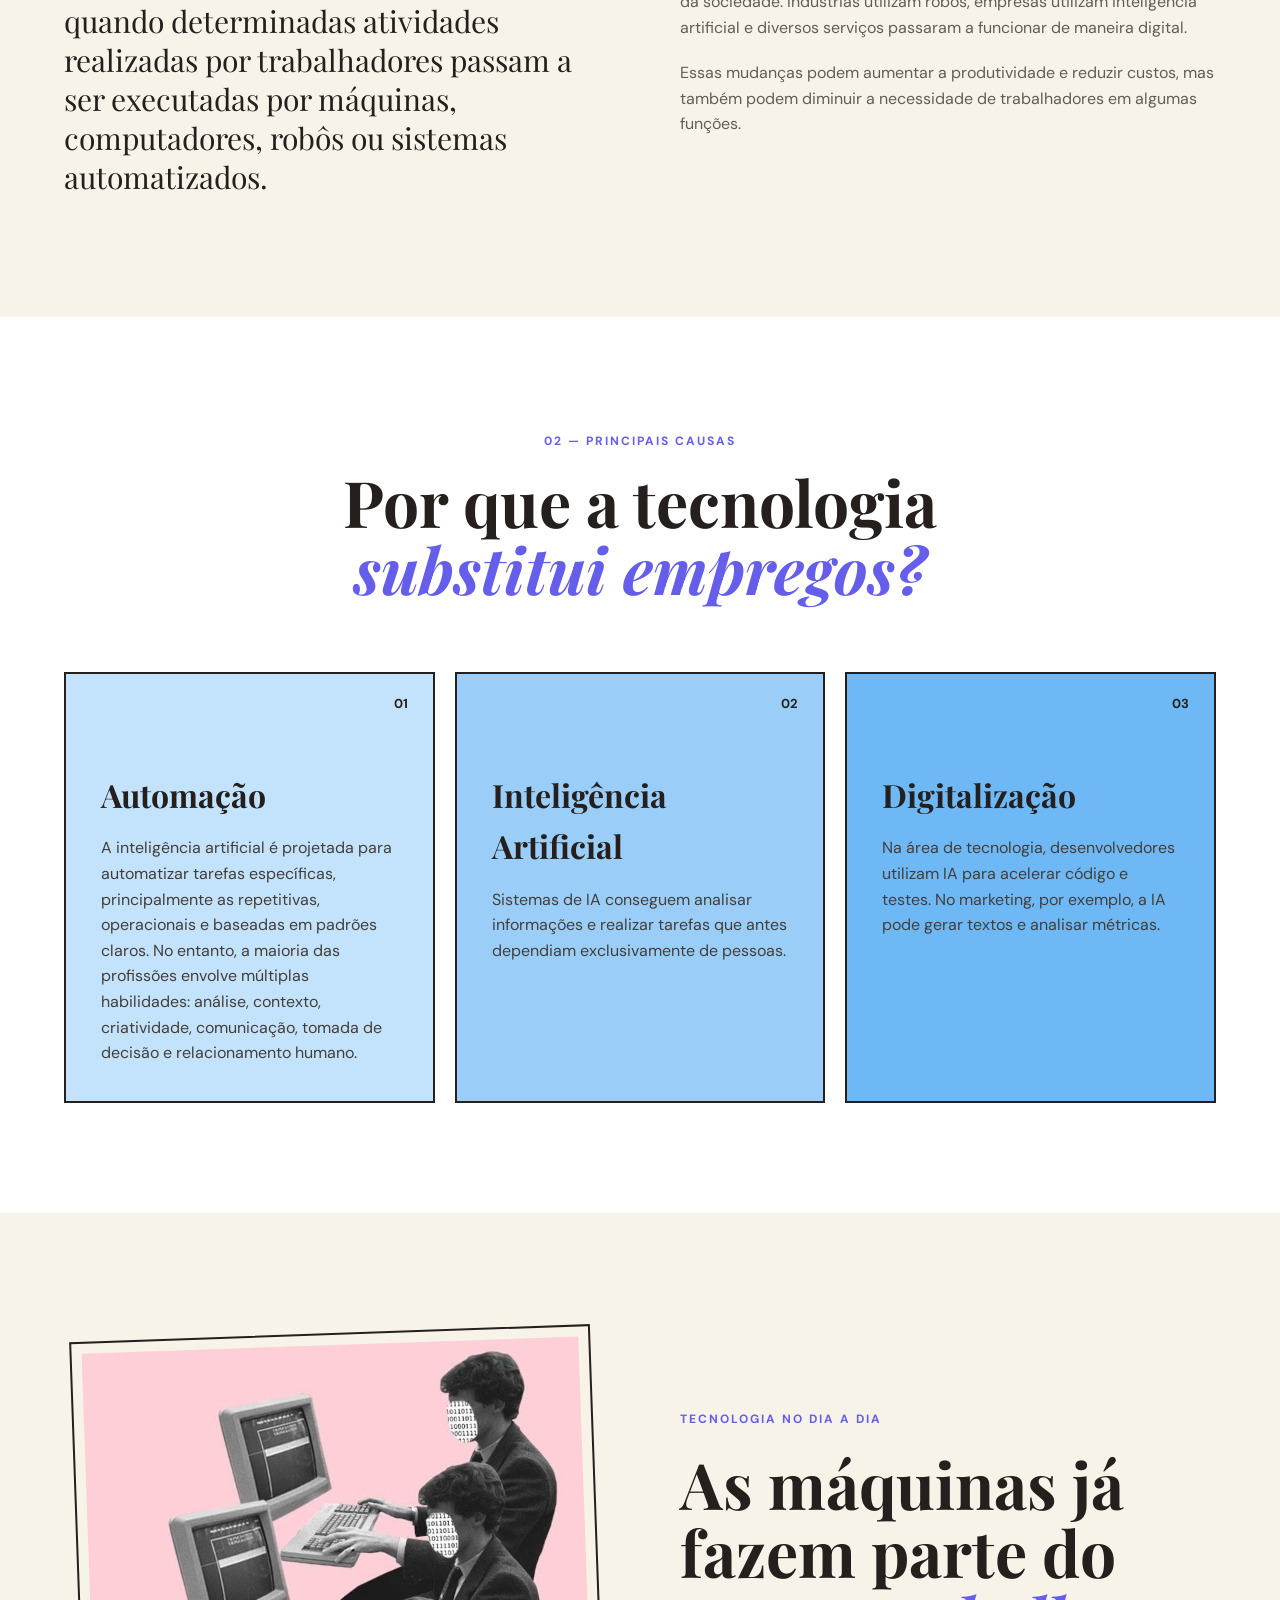
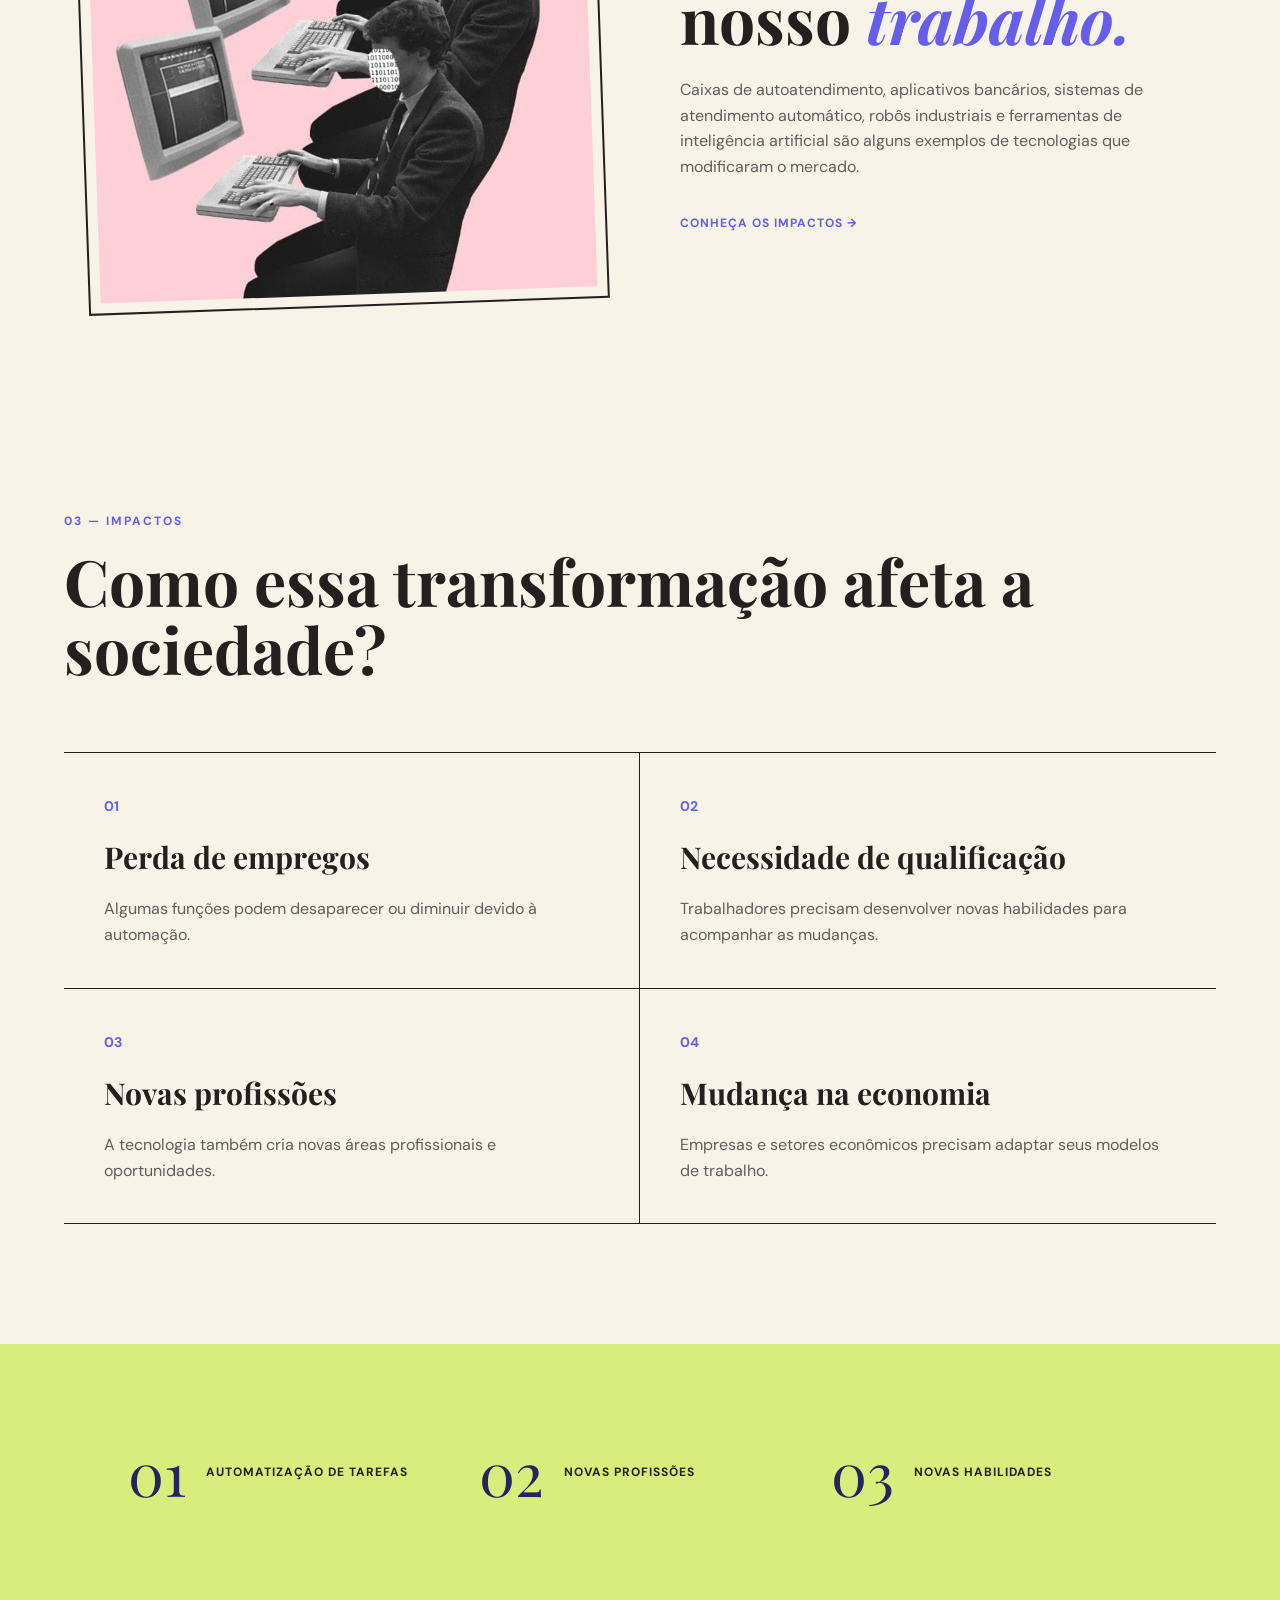
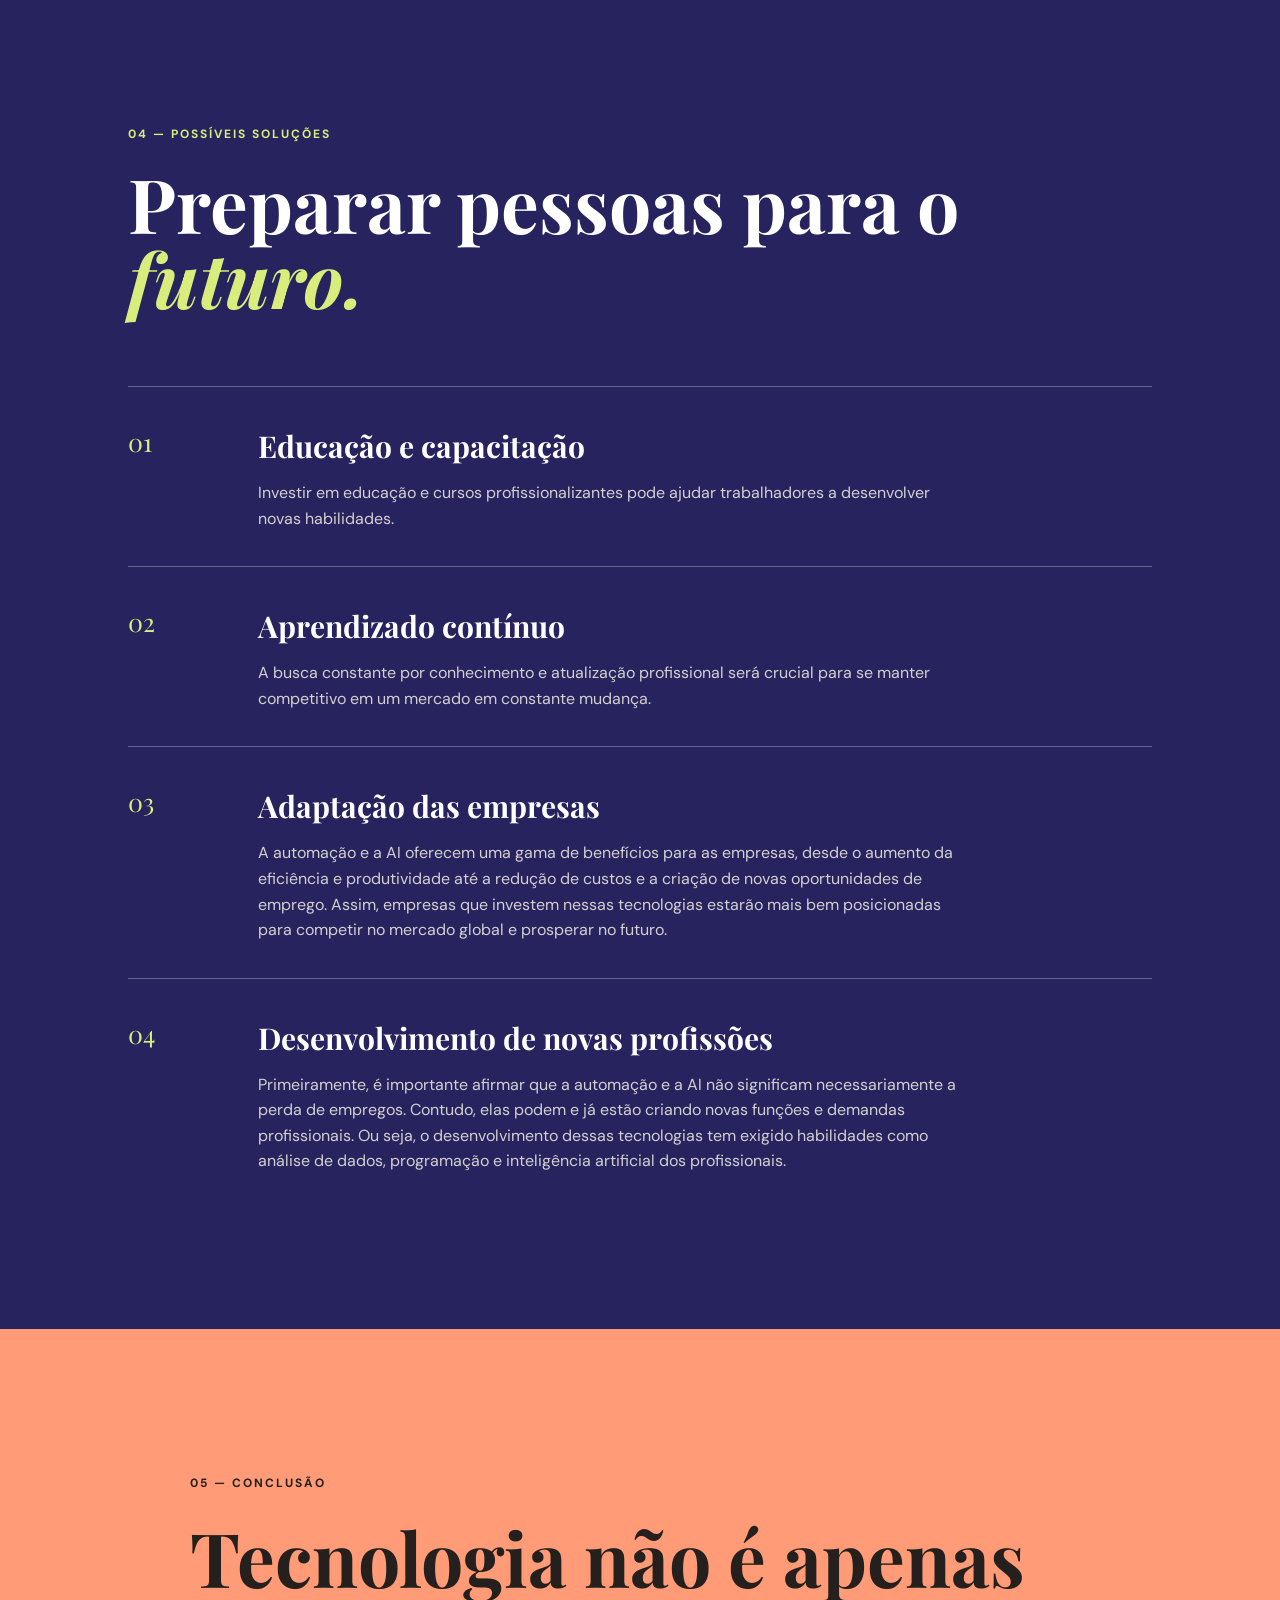
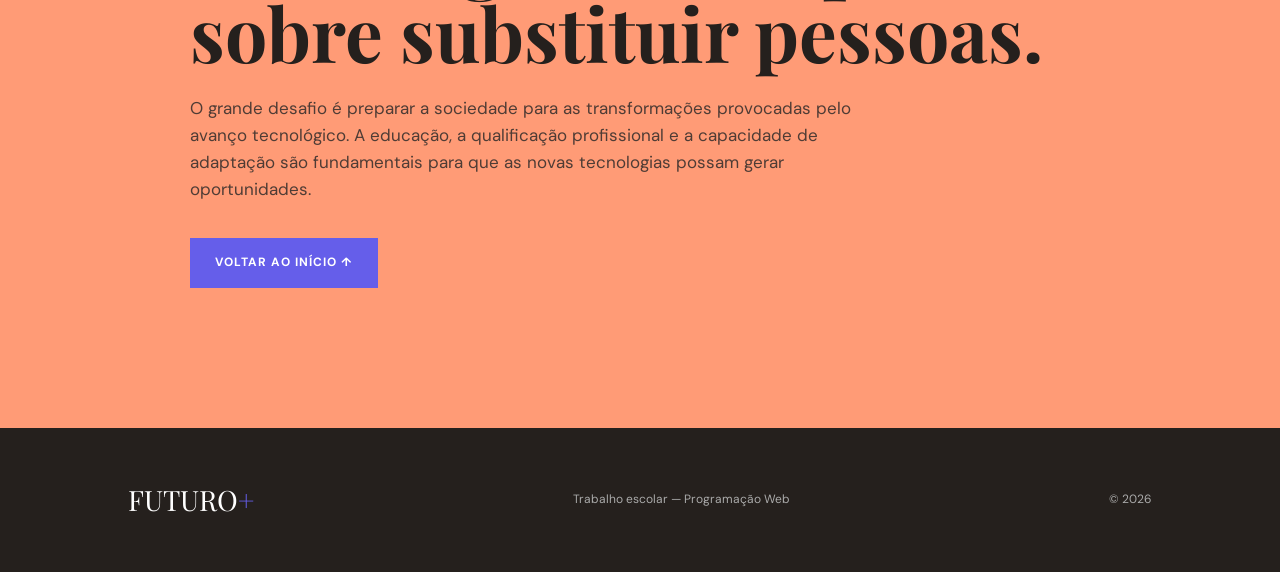
==== commit 3299b0a4: "bbbbbbbbbbbbbb" ====
--- a/desemprego/index.html
+++ b/desemprego/index.html
@@ -21,7 +21,7 @@
 
 
     <div class="top-bar">
-        <p>PROJETO DE PROGRAMAÇÃO WEB • 2026</p>
+        <p>PROJETO INTEGRADOR • 2026</p>
     </div>
 
 
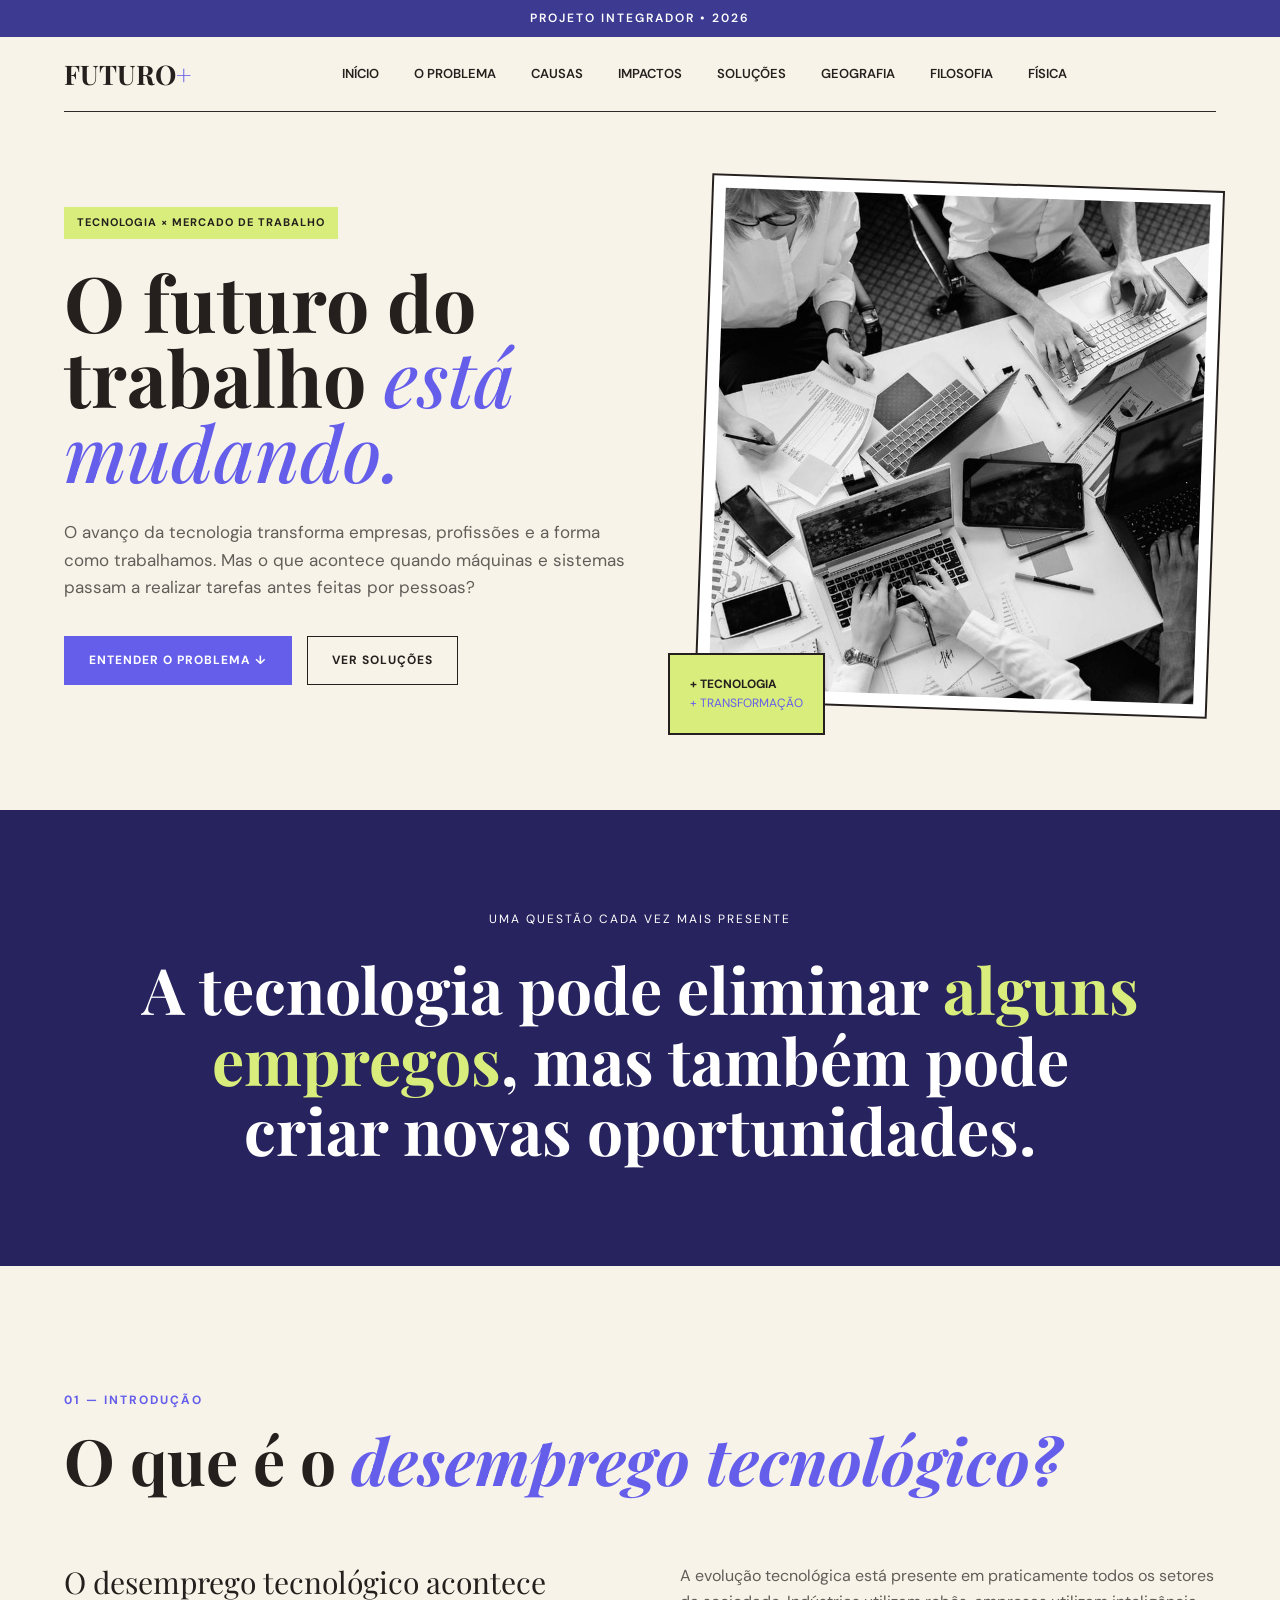
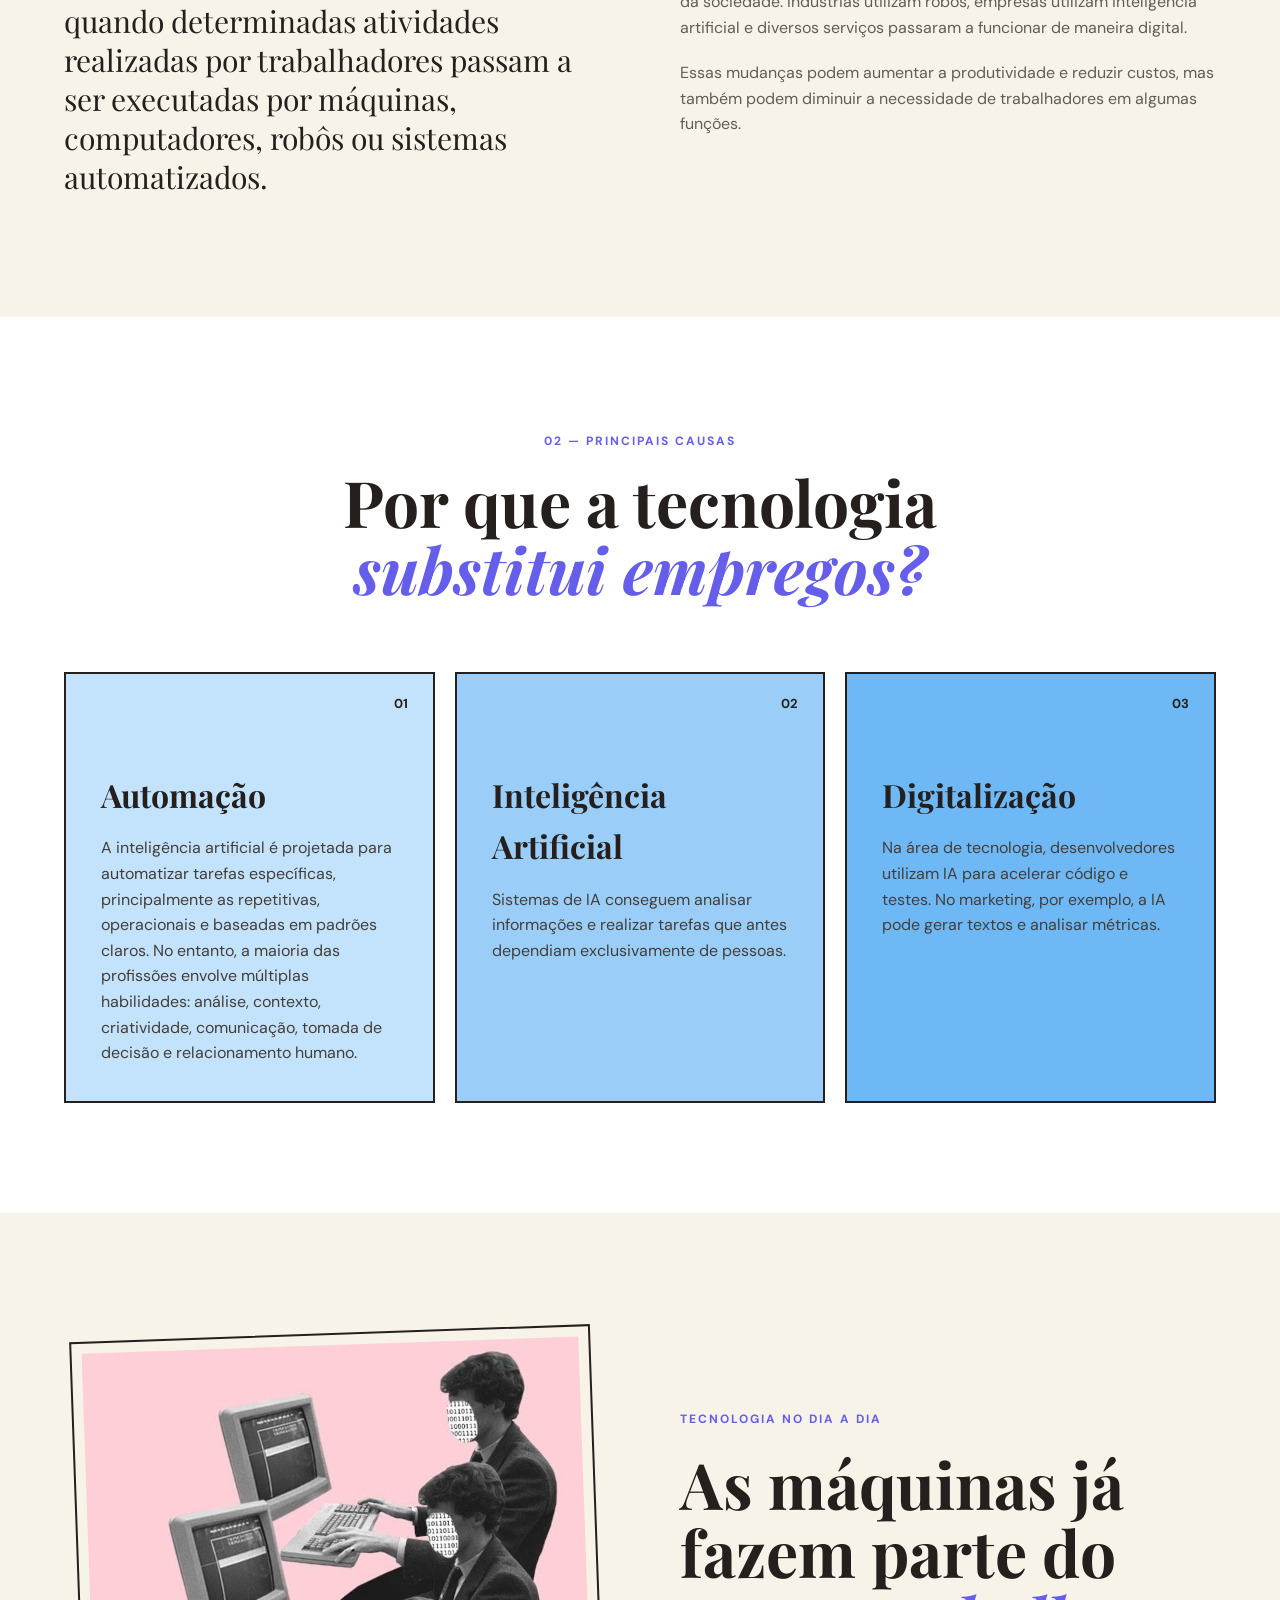
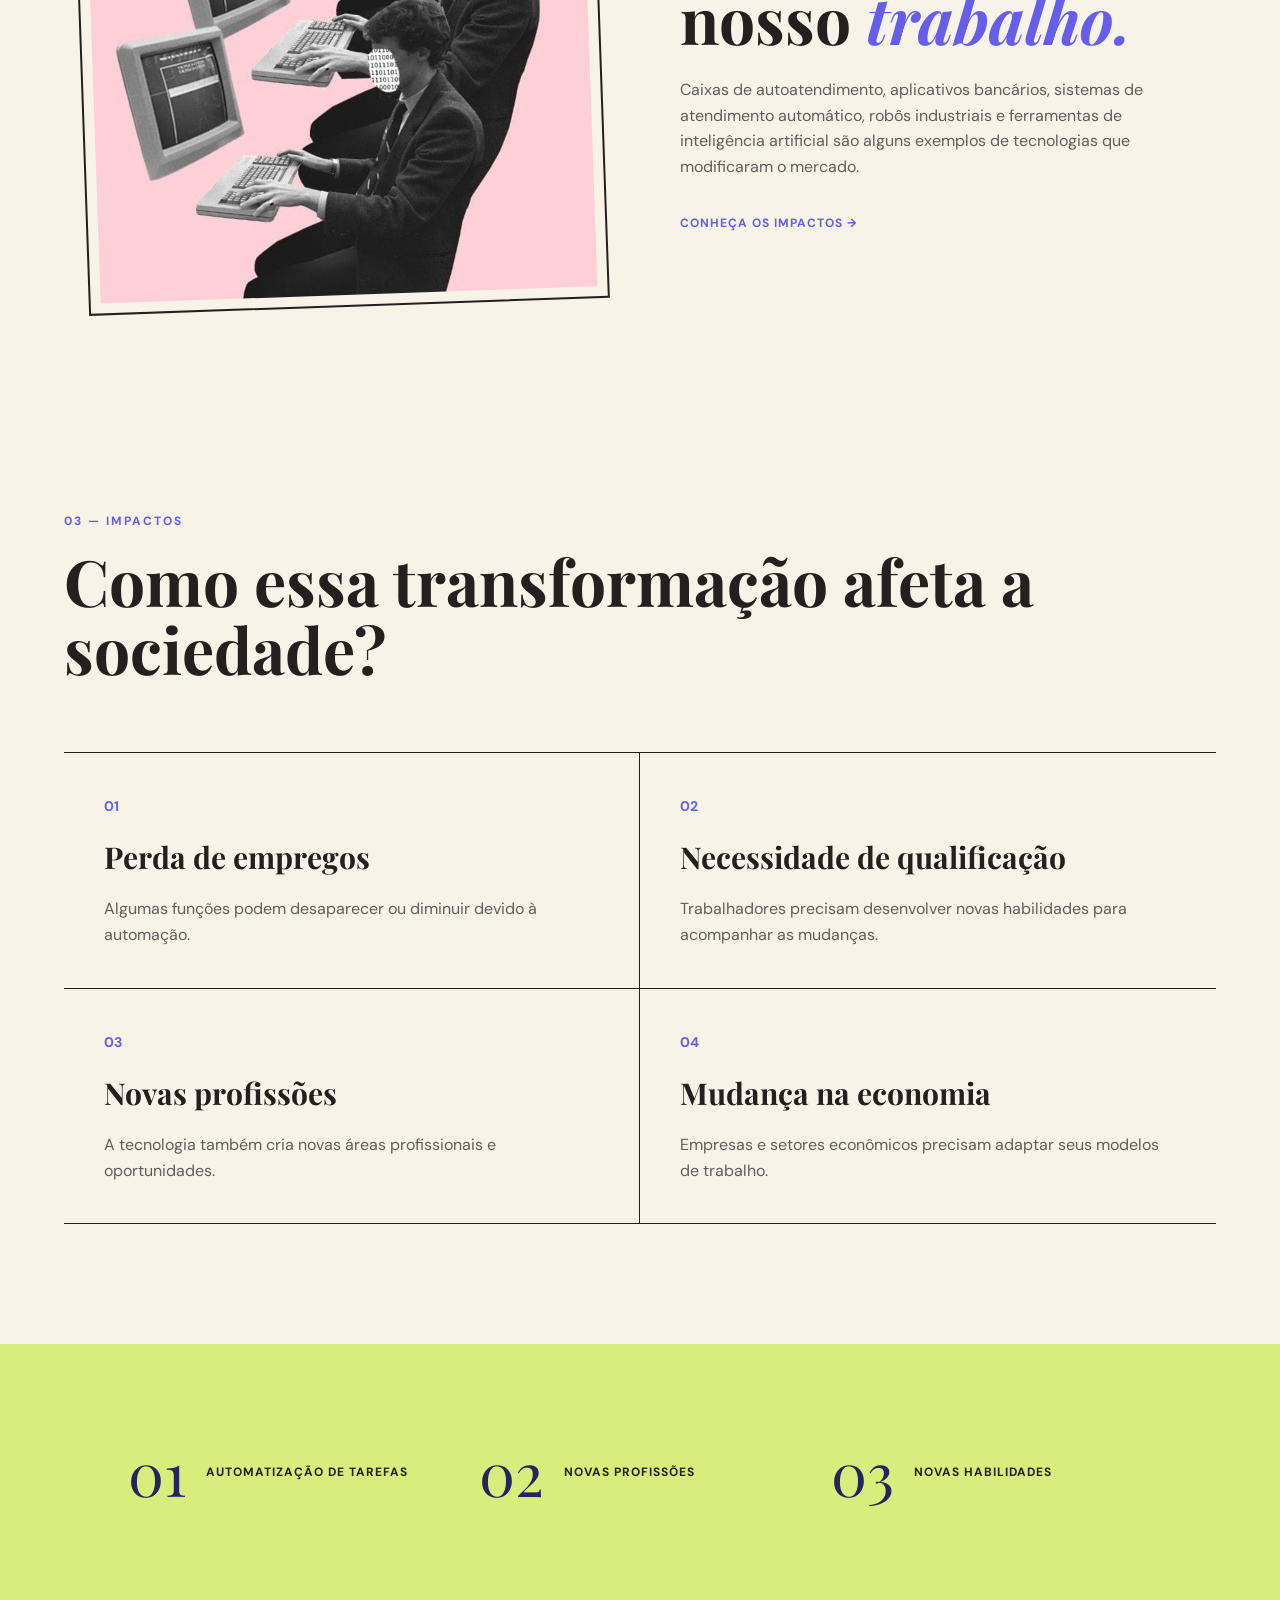
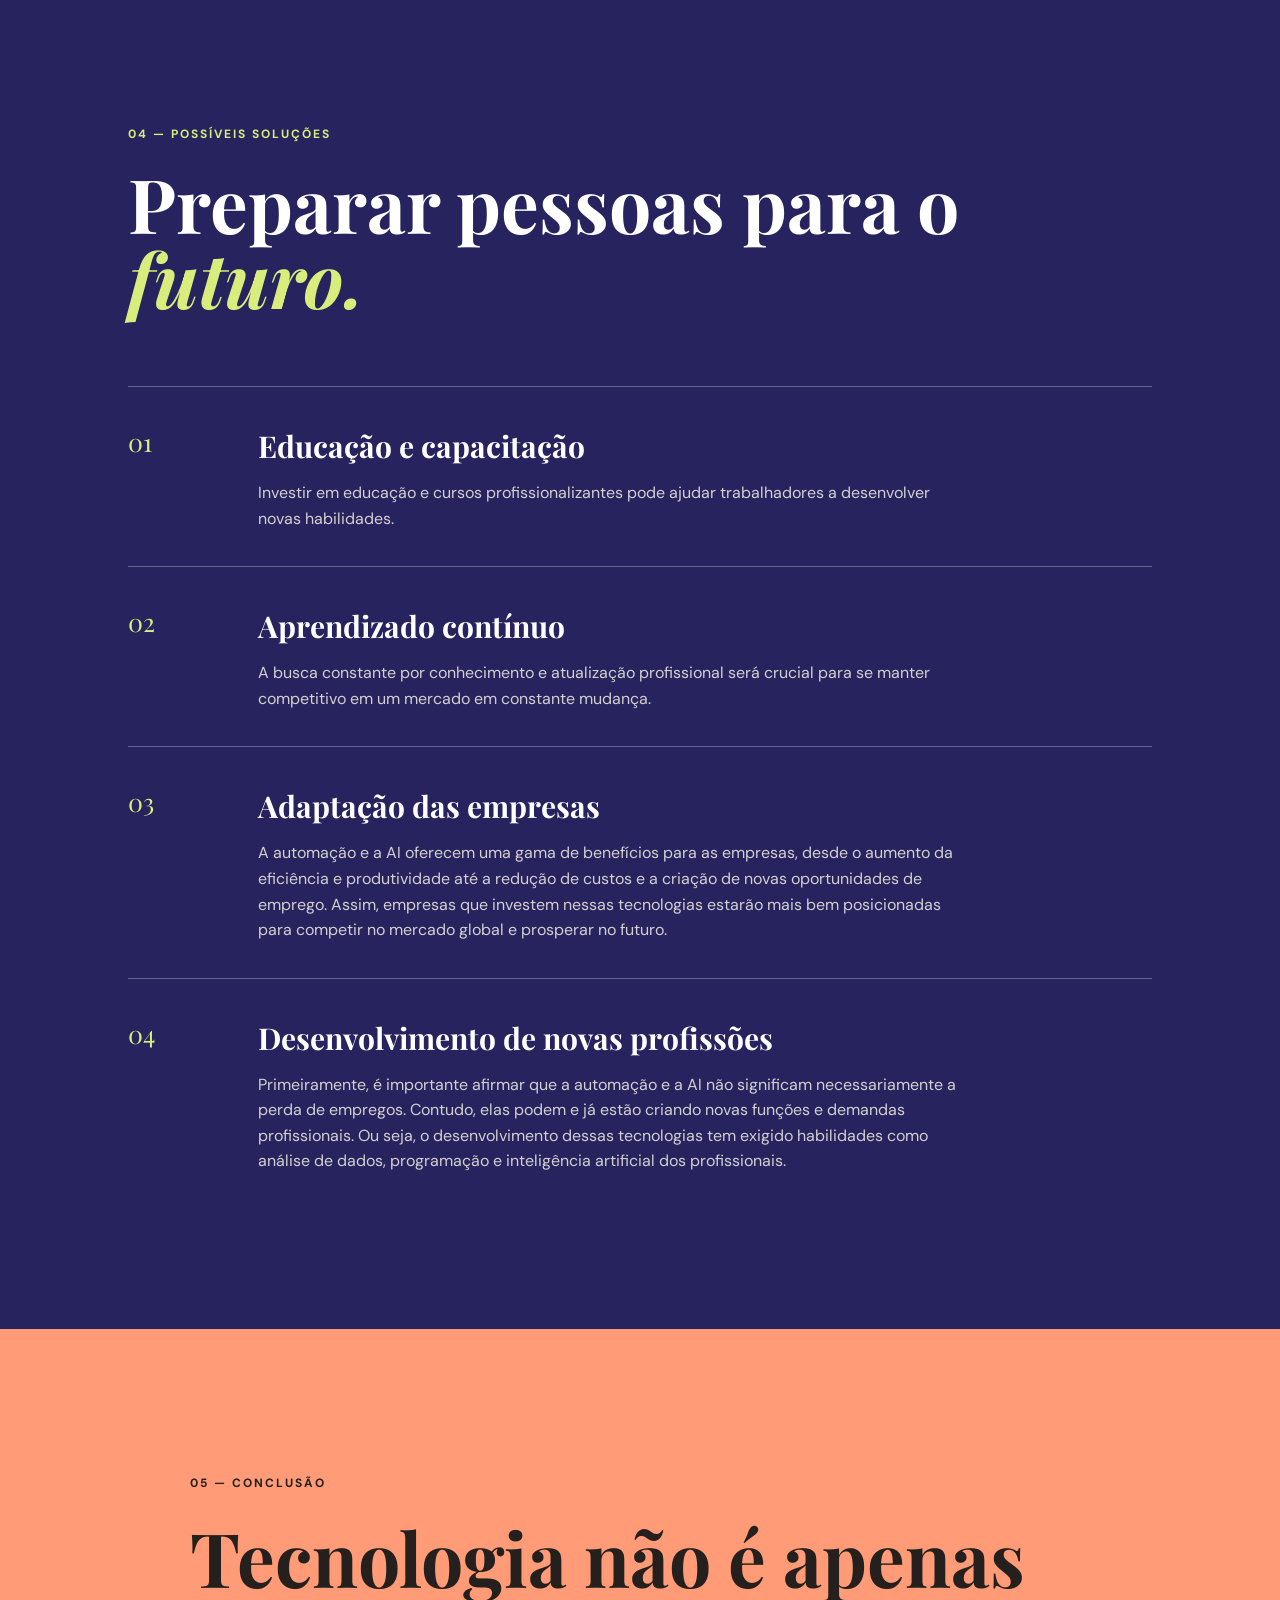
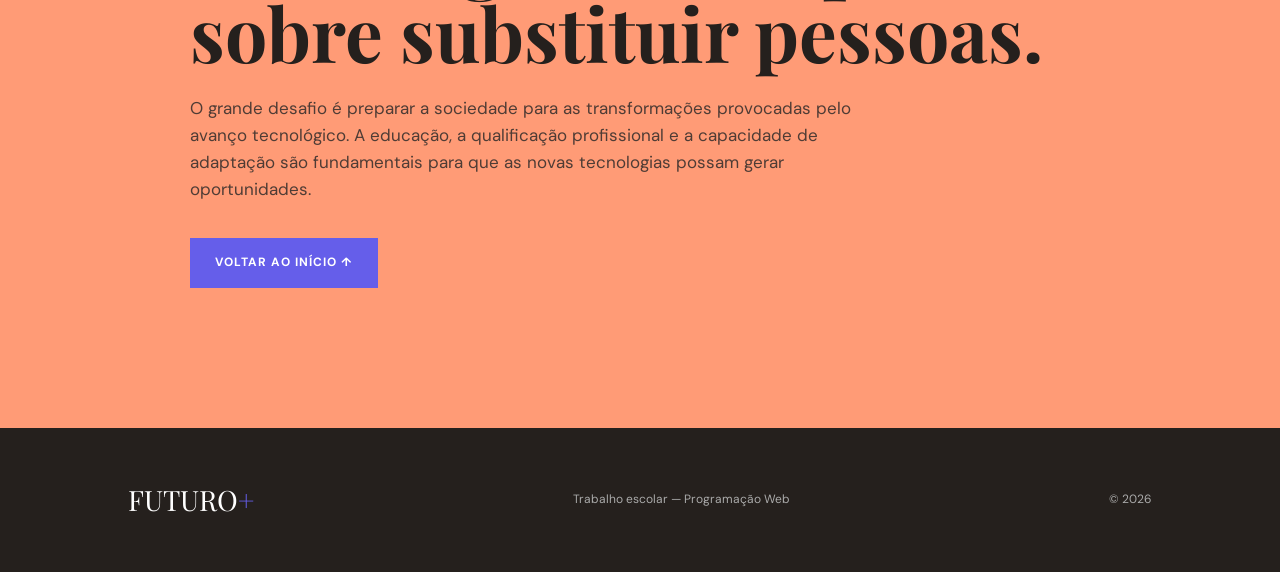
==== commit 2b3e6fb2: "nnnnnnnnnnnn" ====
--- a/desemprego/index.html
+++ b/desemprego/index.html
@@ -103,7 +103,7 @@
 
                 <div class="image-card">
 
-                    <img src="desemprego-estrutural.jpg"
+                    <img src="desemprego-estrutural.jpeg"
                          alt="Tecnologia e mercado de trabalho">
 
                 </div>
